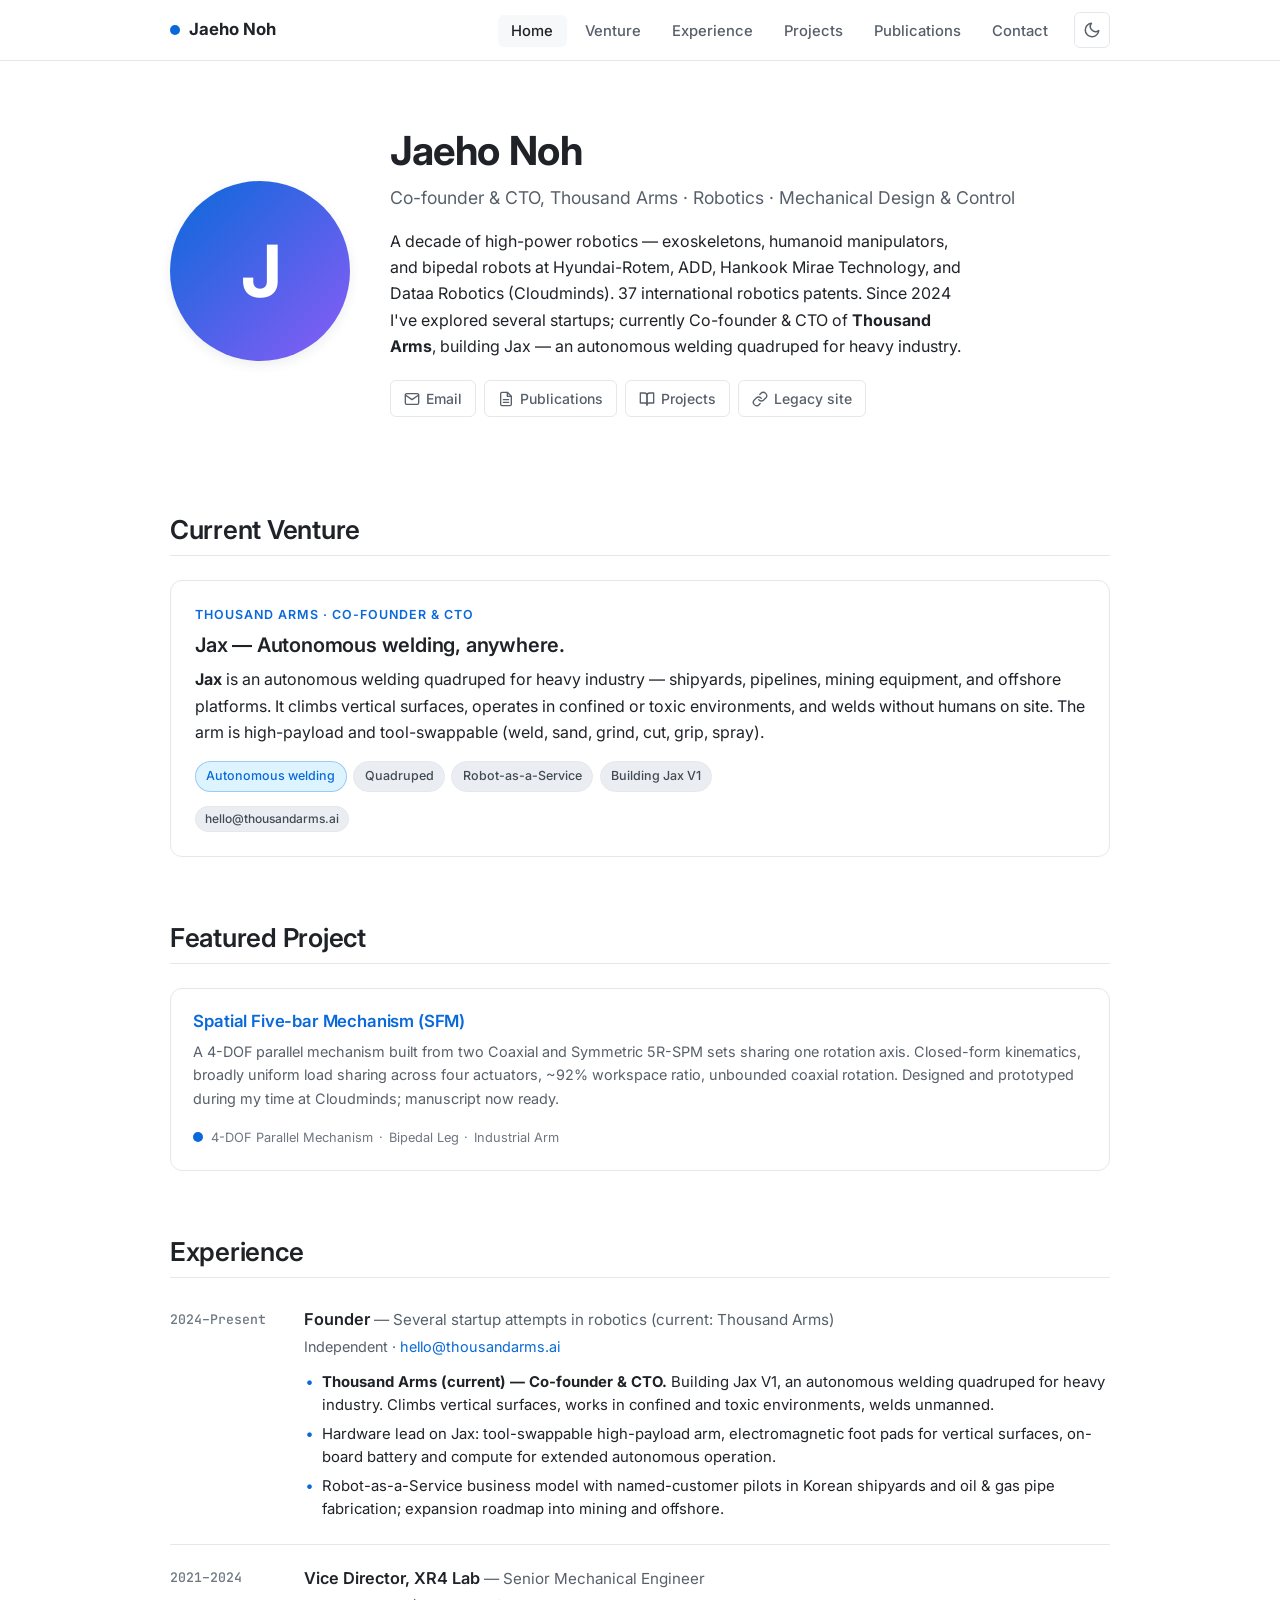
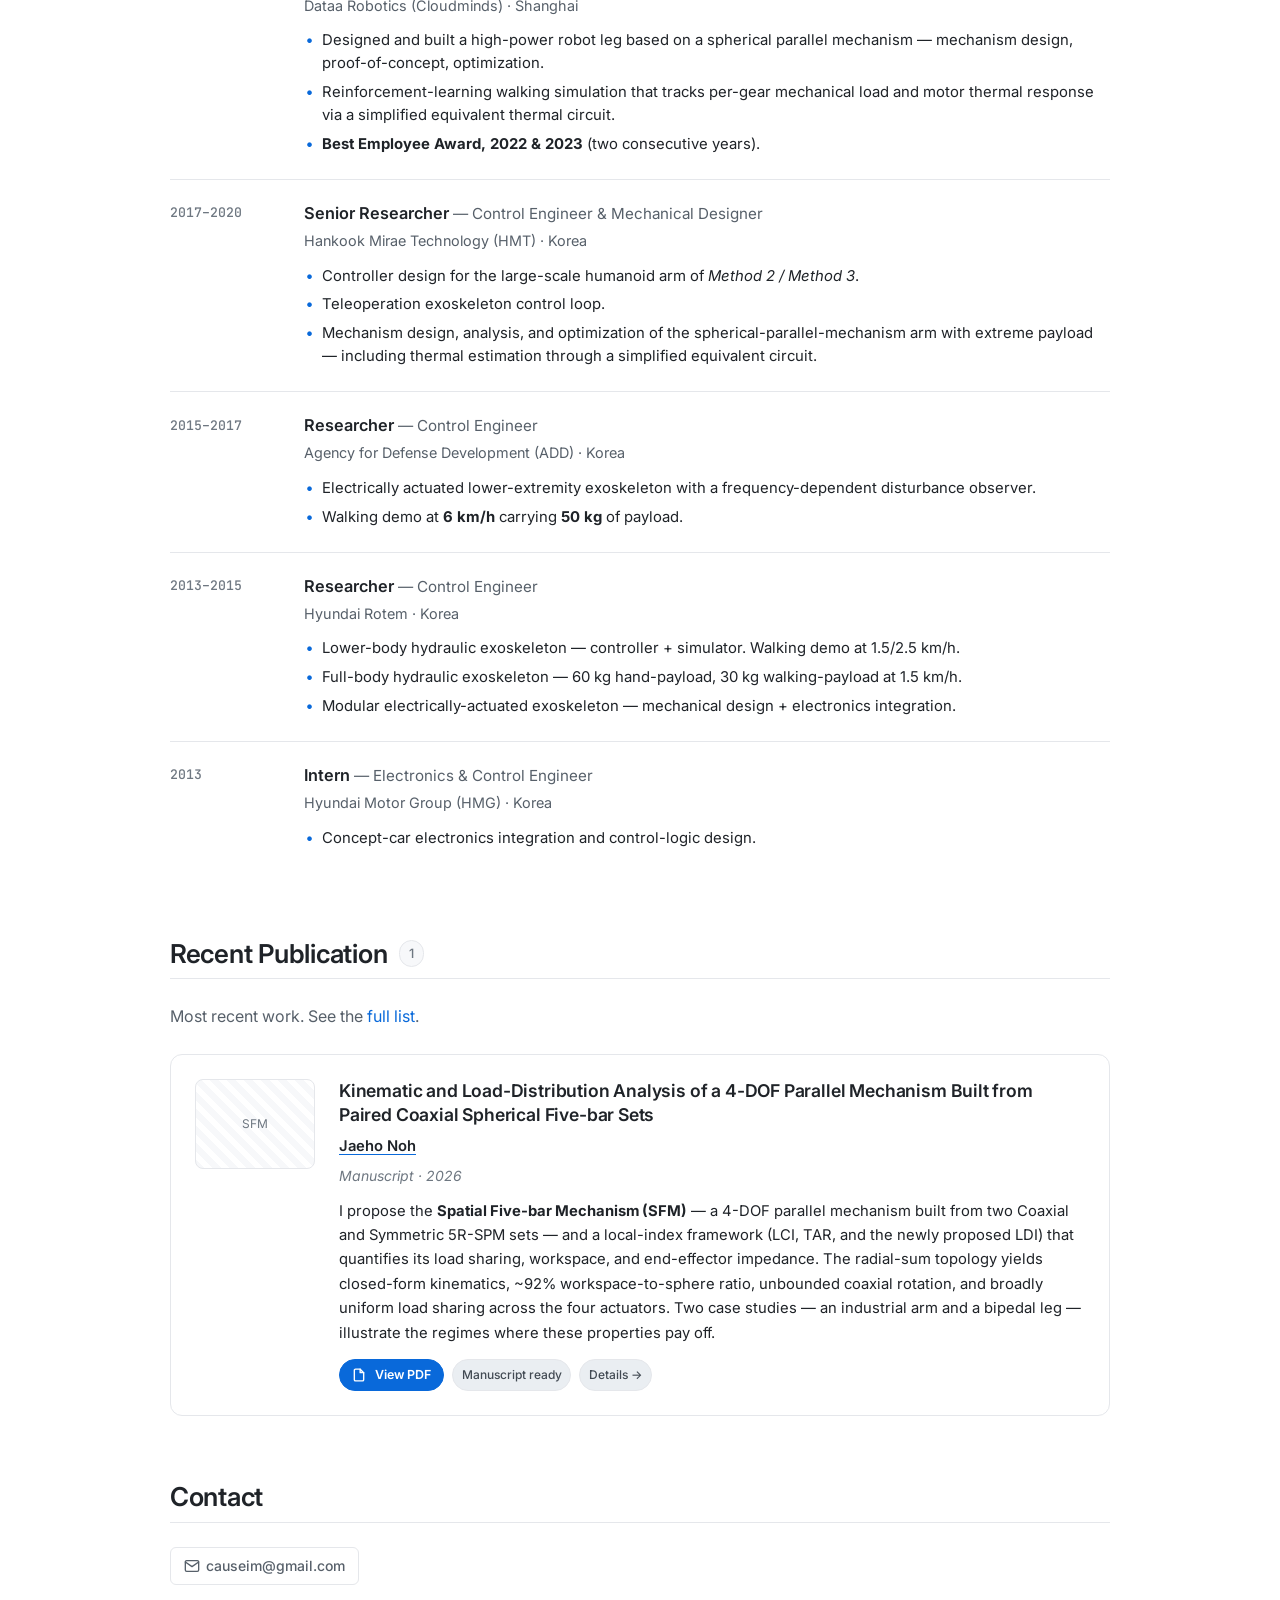
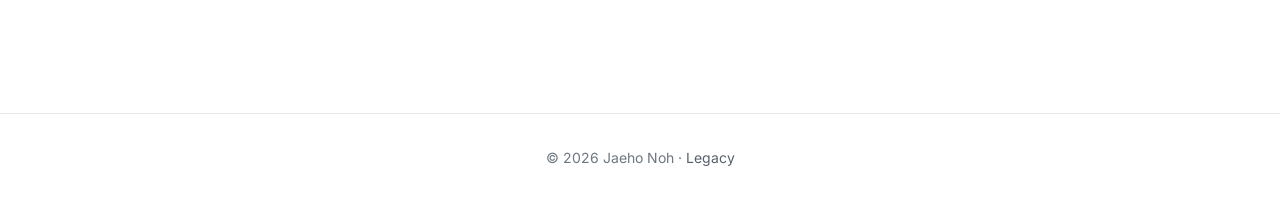
==== index.html @ cff48e63 "Add 'Best Employee Award 2022 & 2023' bullet under Cloudminds in Experience" ====
<!doctype html>
<html lang="ko">
<head>
  <meta charset="utf-8" />
  <meta name="viewport" content="width=device-width, initial-scale=1" />
  <title>Jaeho Noh — Robotics Research</title>
  <meta name="description" content="Jaeho Noh — Co-founder & CTO of Thousand Arms, building Jax: an autonomous welding quadruped for heavy industry. Spatial Five-bar Mechanism (SFM) research." />
  <link rel="preconnect" href="https://fonts.googleapis.com" />
  <link rel="preconnect" href="https://fonts.gstatic.com" crossorigin />
  <link href="https://fonts.googleapis.com/css2?family=Inter:wght@400;500;600;700&family=JetBrains+Mono:wght@400;500&display=swap" rel="stylesheet" />
  <link rel="stylesheet" href="assets/css/style.css" />
  <link rel="icon" href="data:image/svg+xml,%3Csvg xmlns='http://www.w3.org/2000/svg' viewBox='0 0 100 100'%3E%3Ccircle cx='50' cy='50' r='45' fill='%230969da'/%3E%3Ctext x='50' y='68' text-anchor='middle' font-size='55' font-family='sans-serif' font-weight='700' fill='white'%3EC%3C/text%3E%3C/svg%3E" />
  <!-- GoatCounter analytics — privacy-friendly, no cookies. Dashboard: https://causeim.goatcounter.com -->
  <script data-goatcounter="https://causeim.goatcounter.com/count" async src="//gc.zgo.at/count.js"></script>
</head>
<body>
  <header class="site-header">
    <nav class="nav" aria-label="Primary">
      <a href="index.html" class="nav-brand">
        <span class="nav-brand-dot" aria-hidden="true"></span>
        <span>Jaeho Noh</span>
      </a>
      <button class="nav-toggle" aria-label="Toggle navigation" aria-expanded="false">
        <svg width="20" height="20" viewBox="0 0 24 24" fill="none" stroke="currentColor" stroke-width="2"><line x1="3" y1="6" x2="21" y2="6"/><line x1="3" y1="12" x2="21" y2="12"/><line x1="3" y1="18" x2="21" y2="18"/></svg>
      </button>
      <ul class="nav-links" id="nav-links">
        <li><a href="index.html" class="active">Home</a></li>
        <li><a href="#venture">Venture</a></li>
        <li><a href="#experience">Experience</a></li>
        <li><a href="projects.html">Projects</a></li>
        <li><a href="publications.html">Publications</a></li>
        <li><a href="#contact">Contact</a></li>
        <li>
          <button class="theme-toggle" aria-label="Toggle theme">
            <svg class="icon-moon" viewBox="0 0 24 24" fill="none" stroke="currentColor" stroke-width="2" stroke-linecap="round" stroke-linejoin="round"><path d="M21 12.79A9 9 0 1 1 11.21 3 7 7 0 0 0 21 12.79z"/></svg>
            <svg class="icon-sun" viewBox="0 0 24 24" fill="none" stroke="currentColor" stroke-width="2" stroke-linecap="round" stroke-linejoin="round"><circle cx="12" cy="12" r="5"/><line x1="12" y1="1" x2="12" y2="3"/><line x1="12" y1="21" x2="12" y2="23"/><line x1="4.22" y1="4.22" x2="5.64" y2="5.64"/><line x1="18.36" y1="18.36" x2="19.78" y2="19.78"/><line x1="1" y1="12" x2="3" y2="12"/><line x1="21" y1="12" x2="23" y2="12"/><line x1="4.22" y1="19.78" x2="5.64" y2="18.36"/><line x1="18.36" y1="5.64" x2="19.78" y2="4.22"/></svg>
          </button>
        </li>
      </ul>
    </nav>
  </header>

  <main>
    <!-- Hero / About -->
    <section class="hero" id="about">
      <div class="hero-avatar" aria-hidden="true">J</div>
      <div>
        <h1>Jaeho Noh</h1>
        <p class="hero-role">Co-founder &amp; CTO, Thousand Arms &middot; Robotics &middot; <span class="text-muted">Mechanical Design &amp; Control</span></p>
        <p class="hero-bio">
          A decade of high-power robotics — exoskeletons, humanoid manipulators, and bipedal robots
          at Hyundai-Rotem, ADD, Hankook Mirae Technology, and Dataa Robotics (Cloudminds). 37
          international robotics patents. Since 2024 I've explored several startups; currently
          Co-founder &amp; CTO of <strong>Thousand Arms</strong>, building Jax — an autonomous
          welding quadruped for heavy industry.
        </p>
        <div class="hero-links">
          <a class="icon-link" href="mailto:causeim@gmail.com">
            <svg viewBox="0 0 24 24" fill="none" stroke="currentColor" stroke-width="2" stroke-linecap="round" stroke-linejoin="round"><path d="M4 4h16c1.1 0 2 .9 2 2v12c0 1.1-.9 2-2 2H4c-1.1 0-2-.9-2-2V6c0-1.1.9-2 2-2z"/><polyline points="22,6 12,13 2,6"/></svg>
            Email
          </a>
          <a class="icon-link" href="publications.html">
            <svg viewBox="0 0 24 24" fill="none" stroke="currentColor" stroke-width="2" stroke-linecap="round" stroke-linejoin="round"><path d="M14 2H6a2 2 0 0 0-2 2v16a2 2 0 0 0 2 2h12a2 2 0 0 0 2-2V8z"/><polyline points="14 2 14 8 20 8"/><line x1="16" y1="13" x2="8" y2="13"/><line x1="16" y1="17" x2="8" y2="17"/></svg>
            Publications
          </a>
          <a class="icon-link" href="projects.html">
            <svg viewBox="0 0 24 24" fill="none" stroke="currentColor" stroke-width="2" stroke-linecap="round" stroke-linejoin="round"><path d="M2 3h6a4 4 0 0 1 4 4v14a3 3 0 0 0-3-3H2z"/><path d="M22 3h-6a4 4 0 0 0-4 4v14a3 3 0 0 1 3-3h7z"/></svg>
            Projects
          </a>
          <a class="icon-link" href="https://sites.google.com/view/causeim" target="_blank" rel="noopener">
            <svg viewBox="0 0 24 24" fill="none" stroke="currentColor" stroke-width="2" stroke-linecap="round" stroke-linejoin="round"><path d="M10 13a5 5 0 0 0 7.54.54l3-3a5 5 0 0 0-7.07-7.07l-1.72 1.71"/><path d="M14 11a5 5 0 0 0-7.54-.54l-3 3a5 5 0 0 0 7.07 7.07l1.71-1.71"/></svg>
            Legacy site
          </a>
        </div>
      </div>
    </section>

    <!-- Current Venture -->
    <section id="venture">
      <div class="section-title">
        <h2>Current Venture</h2>
      </div>
      <article class="card">
        <div class="eyebrow" style="font-size: 0.78rem; color: var(--accent); font-weight: 600; letter-spacing: 0.08em; text-transform: uppercase; margin-bottom: 0.4rem;">
          Thousand Arms &middot; Co-founder &amp; CTO
        </div>
        <h3 style="margin-top: 0; margin-bottom: 0.5rem;">Jax — Autonomous welding, anywhere.</h3>
        <p>
          <strong>Jax</strong> is an autonomous welding quadruped for heavy industry — shipyards,
          pipelines, mining equipment, and offshore platforms. It climbs vertical surfaces,
          operates in confined or toxic environments, and welds without humans on site. The arm
          is high-payload and tool-swappable (weld, sand, grind, cut, grip, spray).
        </p>
        <div class="badges" style="margin-top: 0.8rem;">
          <span class="badge accent">Autonomous welding</span>
          <span class="badge">Quadruped</span>
          <span class="badge">Robot-as-a-Service</span>
          <span class="badge">Building Jax V1</span>
        </div>
        <div class="pub-actions" style="margin-top: 0.85rem;">
          <a href="mailto:hello@thousandarms.ai" class="pub-tag">hello@thousandarms.ai</a>
        </div>
      </article>
    </section>

    <!-- Featured Project -->
    <section id="featured">
      <div class="section-title">
        <h2>Featured Project</h2>
      </div>
      <a href="projects.html" class="project-card" style="display:block;">
        <h3>Spatial Five-bar Mechanism (SFM)</h3>
        <p>
          A 4-DOF parallel mechanism built from two Coaxial and Symmetric 5R-SPM sets sharing one
          rotation axis. Closed-form kinematics, broadly uniform load sharing across four
          actuators, ~92% workspace ratio, unbounded coaxial rotation. Designed and prototyped
          during my time at Cloudminds; manuscript now ready.
        </p>
        <div class="project-meta">
          <span class="dot-lang" aria-hidden="true"></span>
          <span>4-DOF Parallel Mechanism</span>
          <span>&middot;</span>
          <span>Bipedal Leg</span>
          <span>&middot;</span>
          <span>Industrial Arm</span>
        </div>
      </a>
    </section>

    <!-- Experience -->
    <section id="experience">
      <div class="section-title">
        <h2>Experience</h2>
      </div>

      <ol class="timeline">
        <li class="timeline-item">
          <div class="timeline-year">2024&ndash;Present</div>
          <div class="timeline-body">
            <div class="timeline-title">Founder <span class="timeline-role">— Several startup attempts in robotics (current: Thousand Arms)</span></div>
            <div class="timeline-org">Independent &middot; <a href="mailto:hello@thousandarms.ai">hello@thousandarms.ai</a></div>
            <ul class="timeline-bullets">
              <li><strong>Thousand Arms (current) — Co-founder &amp; CTO.</strong> Building Jax V1, an autonomous welding quadruped for heavy industry. Climbs vertical surfaces, works in confined and toxic environments, welds unmanned.</li>
              <li>Hardware lead on Jax: tool-swappable high-payload arm, electromagnetic foot pads for vertical surfaces, on-board battery and compute for extended autonomous operation.</li>
              <li>Robot-as-a-Service business model with named-customer pilots in Korean shipyards and oil &amp; gas pipe fabrication; expansion roadmap into mining and offshore.</li>
            </ul>
          </div>
        </li>

        <li class="timeline-item">
          <div class="timeline-year">2021&ndash;2024</div>
          <div class="timeline-body">
            <div class="timeline-title">Vice Director, XR4 Lab <span class="timeline-role">— Senior Mechanical Engineer</span></div>
            <div class="timeline-org">Dataa Robotics (Cloudminds) &middot; Shanghai</div>
            <ul class="timeline-bullets">
              <li>Designed and built a high-power robot leg based on a spherical parallel mechanism — mechanism design, proof-of-concept, optimization.</li>
              <li>Reinforcement-learning walking simulation that tracks per-gear mechanical load and motor thermal response via a simplified equivalent thermal circuit.</li>
              <li><strong>Best Employee Award, 2022 &amp; 2023</strong> (two consecutive years).</li>
            </ul>
          </div>
        </li>

        <li class="timeline-item">
          <div class="timeline-year">2017&ndash;2020</div>
          <div class="timeline-body">
            <div class="timeline-title">Senior Researcher <span class="timeline-role">— Control Engineer &amp; Mechanical Designer</span></div>
            <div class="timeline-org">Hankook Mirae Technology (HMT) &middot; Korea</div>
            <ul class="timeline-bullets">
              <li>Controller design for the large-scale humanoid arm of <em>Method 2 / Method 3</em>.</li>
              <li>Teleoperation exoskeleton control loop.</li>
              <li>Mechanism design, analysis, and optimization of the spherical-parallel-mechanism arm with extreme payload — including thermal estimation through a simplified equivalent circuit.</li>
            </ul>
          </div>
        </li>

        <li class="timeline-item">
          <div class="timeline-year">2015&ndash;2017</div>
          <div class="timeline-body">
            <div class="timeline-title">Researcher <span class="timeline-role">— Control Engineer</span></div>
            <div class="timeline-org">Agency for Defense Development (ADD) &middot; Korea</div>
            <ul class="timeline-bullets">
              <li>Electrically actuated lower-extremity exoskeleton with a frequency-dependent disturbance observer.</li>
              <li>Walking demo at <strong>6 km/h</strong> carrying <strong>50 kg</strong> of payload.</li>
            </ul>
          </div>
        </li>

        <li class="timeline-item">
          <div class="timeline-year">2013&ndash;2015</div>
          <div class="timeline-body">
            <div class="timeline-title">Researcher <span class="timeline-role">— Control Engineer</span></div>
            <div class="timeline-org">Hyundai Rotem &middot; Korea</div>
            <ul class="timeline-bullets">
              <li>Lower-body hydraulic exoskeleton — controller + simulator. Walking demo at 1.5/2.5 km/h.</li>
              <li>Full-body hydraulic exoskeleton — 60 kg hand-payload, 30 kg walking-payload at 1.5 km/h.</li>
              <li>Modular electrically-actuated exoskeleton — mechanical design + electronics integration.</li>
            </ul>
          </div>
        </li>

        <li class="timeline-item">
          <div class="timeline-year">2013</div>
          <div class="timeline-body">
            <div class="timeline-title">Intern <span class="timeline-role">— Electronics &amp; Control Engineer</span></div>
            <div class="timeline-org">Hyundai Motor Group (HMG) &middot; Korea</div>
            <ul class="timeline-bullets">
              <li>Concept-car electronics integration and control-logic design.</li>
            </ul>
          </div>
        </li>
      </ol>
    </section>

    <!-- Recent / Selected Publications -->
    <section id="recent-pubs">
      <div class="section-title">
        <h2>Recent Publication</h2>
        <span class="count">1</span>
      </div>
      <p class="section-lead">Most recent work. See the <a href="publications.html">full list</a>.</p>
      <article class="card pub">
        <a href="assets/papers/noh2026-sfm.pdf" target="_blank" rel="noopener" aria-label="Open PDF in new tab">
          <div class="pub-thumb placeholder" aria-hidden="true">SFM</div>
        </a>
        <div class="pub-body">
          <h3><a href="assets/papers/noh2026-sfm.pdf" target="_blank" rel="noopener">Kinematic and Load-Distribution Analysis of a 4-DOF Parallel Mechanism Built from Paired Coaxial Spherical Five-bar Sets</a></h3>
          <p class="pub-authors"><span class="me">Jaeho Noh</span></p>
          <p class="pub-venue">Manuscript &middot; 2026</p>
          <p class="pub-abstract">
            I propose the <strong>Spatial Five-bar Mechanism (SFM)</strong> — a 4-DOF parallel
            mechanism built from two Coaxial and Symmetric 5R-SPM sets — and a local-index
            framework (LCI, TAR, and the newly proposed LDI) that quantifies its load sharing,
            workspace, and end-effector impedance. The radial-sum topology yields closed-form
            kinematics, ~92% workspace-to-sphere ratio, unbounded coaxial rotation, and broadly
            uniform load sharing across the four actuators. Two case studies — an industrial arm
            and a bipedal leg — illustrate the regimes where these properties pay off.
          </p>
          <div class="pub-actions">
            <a href="assets/papers/noh2026-sfm.pdf" target="_blank" rel="noopener" class="pub-tag pub-tag-primary">
              <svg width="14" height="14" viewBox="0 0 24 24" fill="none" stroke="currentColor" stroke-width="2.4" stroke-linecap="round" stroke-linejoin="round" style="vertical-align:-2px;margin-right:0.25rem"><path d="M14 2H6a2 2 0 0 0-2 2v16a2 2 0 0 0 2 2h12a2 2 0 0 0 2-2V8z"/><polyline points="14 2 14 8 20 8"/></svg>
              View PDF
            </a>
            <span class="pub-tag">Manuscript ready</span>
            <a href="publications.html" class="pub-tag">Details &rarr;</a>
          </div>
        </div>
      </article>
    </section>

    <!-- Contact -->
    <section id="contact">
      <div class="section-title">
        <h2>Contact</h2>
      </div>
      <div class="hero-links">
        <a class="icon-link" href="mailto:causeim@gmail.com">
          <svg viewBox="0 0 24 24" fill="none" stroke="currentColor" stroke-width="2" stroke-linecap="round" stroke-linejoin="round"><path d="M4 4h16c1.1 0 2 .9 2 2v12c0 1.1-.9 2-2 2H4c-1.1 0-2-.9-2-2V6c0-1.1.9-2 2-2z"/><polyline points="22,6 12,13 2,6"/></svg>
          causeim@gmail.com
        </a>
      </div>
    </section>
  </main>

  <footer class="site-footer">
    <p>&copy; <span id="year">2026</span> Jaeho Noh &middot; <a href="https://sites.google.com/view/causeim" target="_blank" rel="noopener">Legacy
---- assets/css/style.css ----
/* ============================================================
   CauseIM — Academic Portfolio
   Inspired by al-folio / academicpages
   ============================================================ */

:root {
  --font-sans: "Inter", -apple-system, BlinkMacSystemFont, "Segoe UI",
    "Noto Sans KR", Roboto, Helvetica, Arial, sans-serif;
  --font-serif: "Source Serif Pro", "Noto Serif KR", Georgia, "Times New Roman",
    serif;
  --font-mono: "JetBrains Mono", "SF Mono", Menlo, Consolas, monospace;

  /* Light theme */
  --bg: #ffffff;
  --bg-alt: #f7f8fa;
  --bg-code: #f4f4f6;
  --border: #e5e7eb;
  --text: #1f2328;
  --text-muted: #57606a;
  --text-subtle: #6e7781;
  --accent: #0969da;
  --accent-hover: #0550ae;
  --accent-soft: #ddf4ff;
  --tag-bg: #eaeef2;
  --tag-text: #424a53;
  --success: #1a7f37;
  --shadow-sm: 0 1px 2px rgba(31, 35, 40, 0.04);
  --shadow-md: 0 4px 12px rgba(31, 35, 40, 0.08);
  --radius: 8px;
  --radius-lg: 12px;
  --max-width: 980px;
}

[data-theme="dark"] {
  --bg: #0d1117;
  --bg-alt: #161b22;
  --bg-code: #161b22;
  --border: #30363d;
  --text: #e6edf3;
  --text-muted: #9198a1;
  --text-subtle: #7d8590;
  --accent: #4493f8;
  --accent-hover: #79b8ff;
  --accent-soft: #0c2d6b;
  --tag-bg: #21262d;
  --tag-text: #c9d1d9;
  --success: #3fb950;
  --shadow-sm: 0 1px 2px rgba(1, 4, 9, 0.3);
  --shadow-md: 0 4px 12px rgba(1, 4, 9, 0.5);
}

/* ---------- Reset ---------- */
*,
*::before,
*::after {
  box-sizing: border-box;
}

html {
  scroll-behavior: smooth;
  -webkit-text-size-adjust: 100%;
}

body {
  margin: 0;
  font-family: var(--font-sans);
  background: var(--bg);
  color: var(--text);
  line-height: 1.65;
  font-size: 16px;
  -webkit-font-smoothing: antialiased;
  -moz-osx-font-smoothing: grayscale;
  transition: background-color 0.2s ease, color 0.2s ease;
}

img {
  max-width: 100%;
  height: auto;
  display: block;
}

a {
  color: var(--accent);
  text-decoration: none;
  transition: color 0.15s ease;
}

a:hover {
  color: var(--accent-hover);
  text-decoration: underline;
}

h1, h2, h3, h4 {
  font-family: var(--font-sans);
  font-weight: 600;
  line-height: 1.3;
  margin: 0 0 0.6em;
  letter-spacing: -0.01em;
}

h1 { font-size: 2.25rem; }
h2 { font-size: 1.625rem; }
h3 { font-size: 1.25rem; }
h4 { font-size: 1.05rem; }

p { margin: 0 0 1em; }

code {
  font-family: var(--font-mono);
  font-size: 0.9em;
  background: var(--bg-code);
  padding: 0.1em 0.35em;
  border-radius: 4px;
  border: 1px solid var(--border);
}

pre {
  background: var(--bg-code);
  border: 1px solid var(--border);
  border-radius: var(--radius);
  padding: 1em 1.25em;
  overflow-x: auto;
  font-family: var(--font-mono);
  font-size: 0.875rem;
  line-height: 1.55;
}

pre code {
  background: transparent;
  border: none;
  padding: 0;
  font-size: inherit;
}

hr {
  border: none;
  border-top: 1px solid var(--border);
  margin: 2.5rem 0;
}

/* ---------- Header ---------- */
.site-header {
  position: sticky;
  top: 0;
  z-index: 50;
  background: color-mix(in srgb, var(--bg) 92%, transparent);
  backdrop-filter: saturate(180%) blur(10px);
  -webkit-backdrop-filter: saturate(180%) blur(10px);
  border-bottom: 1px solid var(--border);
}

.nav {
  max-width: var(--max-width);
  margin: 0 auto;
  padding: 0 1.25rem;
  display: flex;
  align-items: center;
  justify-content: space-between;
  height: 60px;
}

.nav-brand {
  font-weight: 700;
  font-size: 1.05rem;
  color: var(--text);
  display: flex;
  align-items: center;
  gap: 0.55rem;
}

.nav-brand:hover {
  color: var(--text);
  text-decoration: none;
}

.nav-brand-dot {
  width: 10px;
  height: 10px;
  border-radius: 50%;
  background: var(--accent);
  display: inline-block;
}

.nav-links {
  display: flex;
  gap: 0.25rem;
  align-items: center;
  list-style: none;
  margin: 0;
  padding: 0;
}

.nav-links a {
  color: var(--text-muted);
  padding: 0.45rem 0.85rem;
  border-radius: 6px;
  font-size: 0.925rem;
  font-weight: 500;
  transition: all 0.15s ease;
}

.nav-links a:hover {
  color: var(--text);
  background: var(--bg-alt);
  text-decoration: none;
}

.nav-links a.active {
  color: var(--text);
  background: var(--bg-alt);
}

.theme-toggle {
  background: none;
  border: 1px solid var(--border);
  color: var(--text-muted);
  width: 36px;
  height: 36px;
  border-radius: 6px;
  cursor: pointer;
  display: inline-flex;
  align-items: center;
  justify-content: center;
  margin-left: 0.5rem;
  transition: all 0.15s ease;
}

.theme-toggle:hover {
  color: var(--text);
  background: var(--bg-alt);
  border-color: var(--text-subtle);
}

.theme-toggle svg {
  width: 18px;
  height: 18px;
}

[data-theme="dark"] .theme-toggle .icon-sun { display: block; }
[data-theme="dark"] .theme-toggle .icon-moon { display: none; }
.theme-toggle .icon-sun { display: none; }
.theme-toggle .icon-moon { display: block; }

.nav-toggle {
  display: none;
  background: none;
  border: 1px solid var(--border);
  border-radius: 6px;
  width: 36px;
  height: 36px;
  cursor: pointer;
  color: var(--text);
}

/* ---------- Layout ---------- */
main {
  max-width: var(--max-width);
  margin: 0 auto;
  padding: 3rem 1.25rem 4rem;
}

section + section {
  margin-top: 4rem;
}

/* ---------- Hero ---------- */
.hero {
  display: grid;
  grid-template-columns: 180px 1fr;
  gap: 2.5rem;
  align-items: center;
  padding: 1rem 0 2rem;
}

.hero-avatar {
  width: 180px;
  height: 180px;
  border-radius: 50%;
  background: linear-gradient(135deg, var(--accent), #8b5cf6);
  display: flex;
  align-items: center;
  justify-content: center;
  color: white;
  font-size: 4.5rem;
  font-weight: 700;
  box-shadow: var(--shadow-md);
  overflow: hidden;
  letter-spacing: -0.04em;
}

.hero-avatar img {
  width: 100%;
  height: 100%;
  object-fit: cover;
}

.hero h1 {
  margin: 0 0 0.35rem;
  font-size: 2.5rem;
  font-weight: 700;
}

.hero-role {
  color: var(--text-muted);
  font-size: 1.1rem;
  margin: 0 0 1rem;
}

.hero-bio {
  color: var(--text);
  font-size: 1rem;
  margin: 0 0 1.25rem;
  max-width: 58ch;
}

.hero-links {
  display: flex;
  flex-wrap: wrap;
  gap: 0.5rem;
}

.icon-link {
  display: inline-flex;
  align-items: center;
  gap: 0.4rem;
  padding: 0.4rem 0.8rem;
  border: 1px solid var(--border);
  border-radius: 6px;
  color: var(--text-muted);
  background: var(--bg);
  font-size: 0.875rem;
  font-weight: 500;
  transition: all 0.15s ease;
}

.icon-link:hover {
  color: var(--text);
  border-color: var(--text-subtle);
  background: var(--bg-alt);
  text-decoration: none;
}

.icon-link svg {
  width: 16px;
  height: 16px;
}

/* ---------- Section heads ---------- */
.section-title {
  display: flex;
  align-items: center;
  gap: 0.75rem;
  padding-bottom: 0.5rem;
  border-bottom: 1px solid var(--border);
  margin-bottom: 1.5rem;
}

.section-title h2 {
  margin: 0;
}

.section-title .count {
  font-size: 0.8rem;
  color: var(--text-subtle);
  background: var(--bg-alt);
  padding: 0.15rem 0.55rem;
  border-radius: 20px;
  border: 1px solid var(--border);
  font-weight: 500;
}

.section-lead {
  color: var(--text-muted);
  margin-bottom: 1.5rem;
  max-width: 65ch;
}

/* ---------- Card (generic) ---------- */
.card {
  background: var(--bg);
  border: 1px solid var(--border);
  border-radius: var(--radius-lg);
  padding: 1.5rem;
  transition: border-color 0.15s ease, box-shadow 0.15s ease,
    transform 0.15s ease;
}

.card:hover {
  border-color: var(--text-subtle);
  box-shadow: var(--shadow-md);
}

.card + .card {
  margin-top: 1rem;
}

/* ---------- Publications ---------- */
.pub {
  display: grid;
  grid-template-columns: 120px 1fr;
  gap: 1.5rem;
  align-items: start;
}

.pub-thumb {
  aspect-ratio: 4 / 3;
  background: var(--bg-alt);
  border: 1px solid var(--border);
  border-radius: var(--radius);
  display: flex;
  align-items: center;
  justify-content: center;
  color: var(--text-subtle);
  font-size: 0.75rem;
  text-align: center;
  padding: 0.5rem;
  overflow: hidden;
}

.pub-thumb.placeholder {
  background-image: repeating-linear-gradient(
    45deg,
    var(--bg-alt),
    var(--bg-alt) 6px,
    var(--bg) 6px,
    var(--bg) 12px
  );
}

.pub-body h3 {
  margin: 0 0 0.35rem;
  font-size: 1.1rem;
  line-height: 1.4;
}

.pub-authors {
  color: var(--text-muted);
  font-size: 0.925rem;
  margin: 0 0 0.35rem;
}

.pub-authors .me {
  color: var(--text);
  font-weight: 600;
  text-decoration: underline;
  text-decoration-color: var(--accent);
  text-underline-offset: 3px;
}

.pub-venue {
  font-size: 0.875rem;
  color: var(--text-subtle);
  font-style: italic;
  margin: 0 0 0.75rem;
}

.pub-abstract {
  font-size: 0.925rem;
  color: var(--text);
  margin: 0.5rem 0 0.85rem;
}

.pub-actions {
  display: flex;
  flex-wrap: wrap;
  gap: 0.5rem;
  margin-top: 0.5rem;
}

.pub-tag {
  display: inline-flex;
  align-items: center;
  gap: 0.3rem;
  padding: 0.15rem 0.55rem;
  font-size: 0.75rem;
  font-weight: 500;
  border-radius: 20px;
  background: var(--tag-bg);
  color: var(--tag-text);
  border: 1px solid var(--border);
}

.pub-tag.in-progress {
  background: var(--accent-soft);
  color: var(--accent);
  border-color: color-mix(in srgb, var(--accent) 30%, transparent);
}

/* Primary action button — used for "View PDF" */
.pub-tag.pub-tag-primary {
  background: var(--accent);
  color: #fff;
  border-color: var(--accent);
  font-weight: 600;
  padding: 0.3rem 0.75rem;
  font-size: 0.78rem;
}

.pub-tag.pub-tag-primary:hover {
  background: var(--accent-hover);
  border-color: var(--accent-hover);
  color: #fff;
  text-decoration: none;
}

/* Clickable pub-thumb */
.pub > a > .pub-thumb {
  cursor: pointer;
  transition: transform 0.15s ease, border-color 0.15s ease;
}

.pub > a:hover > .pub-thumb {
  transform: scale(1.02);
  border-color: var(--accent);
}

/* Title as link — keep heading look, hover hint only */
.pub-body h3 a {
  color: var(--text);
  text-decoration: none;
  background-image: linear-gradient(var(--accent), var(--accent));
  background-size: 0% 1.5px;
  background-position: 0 100%;
  background-repeat: no-repeat;
  transition: background-size 0.2s ease, color 0.15s ease;
  padding-bottom: 1px;
}

.pub-body h3 a:hover {
  color: var(--accent);
  background-size: 100% 1.5px;
  text-decoration: none;
}

/* ---------- Projects ---------- */
.project-grid {
  display: grid;
  grid-template-columns: repeat(auto-fit, minmax(280px, 1fr));
  gap: 1.25rem;
}

.project-card {
  display: flex;
  flex-direction: column;
  padding: 1.4rem;
  background: var(--bg);
  border: 1px solid var(--border);
  border-radius: var(--radius-lg);
  transition: all 0.15s ease;
  text-decoration: none;
  color: inherit;
}

.project-card:hover {
  border-color: var(--text-subtle);
  box-shadow: var(--shadow-md);
  transform: translateY(-2px);
  text-decoration: none;
}

.project-card h3 {
  margin: 0 0 0.4rem;
  color: var(--accent);
  font-size: 1.05rem;
}

.project-card p {
  color: var(--text-muted);
  font-size: 0.9rem;
  margin: 0 0 1rem;
  flex-grow: 1;
}

.project-meta {
  display: flex;
  flex-wrap: wrap;
  gap: 0.35rem;
  align-items: center;
  font-size: 0.8rem;
  color: var(--text-subtle);
}

.project-meta .dot-lang {
  width: 10px;
  height: 10px;
  border-radius: 50%;
  background: var(--accent);
  display: inline-block;
  margin-right: 0.15rem;
}

/* ---------- Project detail ---------- */
.project-header {
  margin-bottom: 2rem;
}

.project-header .eyebrow {
  font-size: 0.8rem;
  color: var(--accent);
  font-weight: 600;
  letter-spacing: 0.08em;
  text-transform: uppercase;
  margin-bottom: 0.5rem;
}

.project-header h1 {
  font-size: 2.5rem;
  margin: 0 0 0.75rem;
}

.project-header .subtitle {
  color: var(--text-muted);
  font-size: 1.15rem;
  margin: 0 0 1.25rem;
  max-width: 62ch;
}

.badges {
  display: flex;
  flex-wrap: wrap;
  gap: 0.4rem;
}

.badge {
  display: inline-flex;
  align-items: center;
  padding: 0.25rem 0.65rem;
  font-size: 0.78rem;
  font-weight: 500;
  border-radius: 20px;
  background: var(--tag-bg);
  color: var(--tag-text);
  border: 1px solid var(--border);
}

.badge.accent {
  background: var(--accent-soft);
  color: var(--accent);
  border-color: color-mix(in srgb, var(--accent) 30%, transparent);
}

/* Key-value grid for specs */
.specs {
  display: grid;
  grid-template-columns: repeat(auto-fit, minmax(200px, 1fr));
  gap: 0.75rem;
  margin: 1.5rem 0;
}

.spec {
  padding: 1rem 1.1rem;
  background: var(--bg-alt);
  border: 1px solid var(--border);
  border-radius: var(--radius);
}

.spec-label {
  font-size: 0.78rem;
  color: var(--text-subtle);
  text-transform: uppercase;
  letter-spacing: 0.06em;
  margin-bottom: 0.3rem;
}

.spec-value {
  font-size: 1.15rem;
  font-weight: 600;
  color: var(--text);
}

/* callouts */
.callout {
  padding: 1rem 1.25rem;
  border-left: 3px solid var(--accent);
  background: var(--bg-alt);
  border-radius: 0 var(--radius) var(--radius) 0;
  margin: 1.25rem 0;
}

.callout p:last-child { margin-bottom: 0; }

/* figure */
.figure {
  margin: 1.5rem 0;
}

.figure-img {
  width: 100%;
  aspect-ratio: 16 / 9;
  background: var(--bg-alt);
  border: 1px solid var(--border);
  border-radius: var(--radius);
  display: flex;
  align-items: center;
  justify-content: center;
  color: var(--text-subtle);
  overflow: hidden;
}

.figure-img img {
  width: 100%;
  height: 100%;
  object-fit: cover;
}

.figure figcaption {
  font-size: 0.875rem;
  color: var(--text-subtle);
  text-align: center;
  margin-top: 0.6rem;
  font-style: italic;
}

/* ---------- Timeline (Experience) ---------- */
.timeline {
  list-style: none;
  margin: 0;
  padding: 0;
}

.timeline-item {
  display: grid;
  grid-template-columns: 110px 1fr;
  gap: 1.5rem;
  padding: 1.25rem 0;
  border-top: 1px solid var(--border);
  position: relative;
}

.timeline-item:first-child {
  border-top: none;
  padding-top: 0.25rem;
}

.timeline-year {
  font-family: var(--font-mono);
  font-size: 0.825rem;
  color: var(--text-subtle);
  font-weight: 500;
  padding-top: 0.15rem;
  letter-spacing: 0;
}

.timeline-title {
  font-weight: 600;
  font-size: 1.02rem;
  color: var(--text);
  margin-bottom: 0.15rem;
}

.timeline-role {
  font-weight: 400;
  color: var(--text-muted);
  font-size: 0.95rem;
}

.timeline-org {
  color: var(--text-muted);
  font-size: 0.9rem;
  margin-bottom: 0.55rem;
}

.timeline-bullets {
  list-style: none;
  padding: 0;
  margin: 0.4rem 0 0;
}

.timeline-bullets li {
  position: relative;
  padding: 0.18rem 0 0.18rem 1.1rem;
  color: var(--text);
  font-size: 0.93rem;
  line-height: 1.55;
}

.timeline-bullets li::before {
  content: "•";
  position: absolute;
  left: 0.15rem;
  top: 0.18rem;
  color: var(--accent);
  font-weight: bold;
}

@media (max-width: 600px) {
  .timeline-item {
    grid-template-columns: 1fr;
    gap: 0.4rem;
  }
  .timeline-year { padding-top: 0; }
}

/* ---------- Video grid (YouTube link-outs) ---------- */
.video-grid {
  display: grid;
  grid-template-columns: repeat(auto-fill, minmax(220px, 1fr));
  gap: 0.75rem;
  margin: 1rem 0;
}

.video-card {
  display: block;
  text-decoration: none;
  color: inherit;
  border-radius: var(--radius);
  overflow: hidden;
  background: #000;
  border: 1px solid var(--border);
  transition: transform 0.15s ease, border-color 0.15s ease, box-shadow 0.15s ease;
}

.video-card:hover {
  transform: translateY(-2px);
  border-color: var(--text-subtle);
  box-shadow: var(--shadow-md);
  text-decoration: none;
}

.video-thumb {
  position: relative;
  aspect-ratio: 16 / 9;
  background: #000;
  display: flex;
  align-items: center;
  justify-content: center;
}

.video-thumb img {
  width: 100%;
  height: 100%;
  object-fit: cover;
  display: block;
}

.video-thumb .play-icon {
  position: absolute;
  top: 50%;
  left: 50%;
  transform: translate(-50%, -50%);
  width: 52px;
  height: 52px;
  border-radius: 50%;
  background: rgba(0, 0, 0, 0.65);
  color: #fff;
  display: flex;
  align-items: center;
  justify-content: center;
  font-size: 1.25rem;
  padding-left: 4px; /* visually center the triangle */
  pointer-events: none;
  transition: background 0.15s ease, transform 0.15s ease;
}

.video-card:hover .video-thumb .play-icon {
  background: var(--accent);
  transform: translate(-50%, -50%) scale(1.08);
}

.video-tag {
  position: absolute;
  top: 0.5rem;
  left: 0.5rem;
  padding: 0.15rem 0.5rem;
  background: rgba(0, 0, 0, 0.7);
  color: #fff;
  font-size: 0.7rem;
  font-weight: 600;
  letter-spacing: 0.04em;
  text-transform: uppercase;
  border-radius: 4px;
  pointer-events: none;
}

/* ---------- Patents list ---------- */
#patents details {
  border: 1px solid var(--border);
  border-radius: var(--radius);
  padding: 0.75rem 1rem;
  margin-top: 0.6rem;
  background: var(--bg);
  transition: border-color 0.15s ease;
}

#patents details[open] {
  border-color: var(--text-subtle);
  background: var(--bg-alt);
}

#patents summary {
  cursor: pointer;
  font-size: 0.95rem;
  color: var(--text);
  list-style: none;
  padding: 0.2rem 0;
  user-select: none;
}

#patents summary::-webkit-details-marker { display: none; }

#patents summary::before {
  content: "▸";
  color: var(--accent);
  display: inline-block;
  width: 1.2em;
  transition: transform 0.15s ease;
}

#patents details[open] summary::before {
  content: "▾";
}

.patent-list {
  list-style: none;
  margin: 0.85rem 0 0.25rem;
  padding: 0;
  display: grid;
  grid-template-columns: repeat(auto-fill, minmax(260px, 1fr));
  gap: 0.4rem 1rem;
}

.patent-list li {
  font-family: var(--font-mono);
  font-size: 0.83rem;
  color: var(--text);
  padding: 0.2rem 0;
  line-height: 1.5;
}

.patent-list a {
  color: var(--accent);
  text-decoration: none;
}

.patent-list a:hover {
  text-decoration: underline;
}

.patent-status {
  display: inline-block;
  margin-left: 0.35rem;
  padding: 0.05rem 0.45rem;
  font-family: var(--font-sans);
  font-size: 0.65rem;
  font-weight: 700;
  letter-spacing: 0.06em;
  text-transform: uppercase;
  color: var(--success);
  background: color-mix(in srgb, var(--success) 14%, transparent);
  border: 1px solid color-mix(in srgb, var(--success) 35%, transparent);
  border-radius: 10px;
  vertical-align: middle;
  white-space: nowrap;
}

/* ---------- Photo figures (CAD renders, plots) ----------
   CAD renders use a black background. Wrap each image in a dark "mat" so
   the black edges of the render blend into the figure frame instead of
   fighting the light page background.
*/

.photo-grid {
  display: grid;
  grid-template-columns: repeat(auto-fit, minmax(260px, 1fr));
  gap: 1rem;
  margin: 1rem 0;
}

/* Real <img> inside .figure — sits on a dark mat */
.figure > img {
  display: block;
  width: 100%;
  height: auto;
  background: #000;           /* blends with CAD render black backgrounds */
  border-radius: var(--radius);
  border: 1px solid var(--border);
  box-shadow: var(--shadow-sm);
}

/* Hero photo at the top of a project */
.hero-photo {
  margin-top: 1.5rem;
}

.hero-photo > img {
  max-height: 560px;
  width: auto;
  max-width: 100%;
  margin: 0 auto;
  object-fit: contain;
  background: #000;
}

/* Photo grid tiles — uniform aspect ratio for CAD photos (cropping is OK). */
.photo-grid .figure {
  margin: 0;
}

.photo-grid .figure > img {
  aspect-ratio: 4 / 3;
  object-fit: cover;
  background: #000;
}

/* For plots with a WHITE background (force contours, control plots, torque
   curves), use object-fit: contain so axis labels and legends are NEVER
   cropped — the plot shrinks to fit, white background fills the rest. */
.figure.light-bg > img {
  background: #fff;
}

.photo-grid .figure.light-bg > img {
  object-fit: contain;
  padding: 0.4rem;
}

/* Plot legibility is preserved across themes — white mat regardless. */
[data-theme="dark"] .figure.light-bg > img {
  background: #fff;
}

/* Transparent CAD renders — no mat, no border. The image carries its own
   alpha; let the page bg show through. */
.figure.transparent-bg > img {
  background: transparent;
  border: none;
  box-shadow: none;
}

/* video */
.video-embed {
  position: relative;
  aspect-ratio: 16 / 9;
  border-radius: var(--radius);
  overflow: hidden;
  border: 1px solid var(--border);
  margin: 1.5rem 0;
  background: var(--bg-alt);
}

.video-embed iframe {
  position: absolute;
  top: 0;
  left: 0;
  width: 100%;
  height: 100%;
  border: 0;
}

/* List with icons */
.feature-list {
  list-style: none;
  padding: 0;
  margin: 1rem 0;
}

.feature-list li {
  position: relative;
  padding: 0.5rem 0 0.5rem 1.6rem;
  color: var(--text);
  line-height: 1.65;
}

.feature-list li + li {
  border-top: 1px solid var(--border);
}

.feature-list li::before {
  content: "▸";
  color: var(--accent);
  font-weight: bold;
  position: absolute;
  left: 0;
  top: 0.5rem;
}

.feature-list li strong {
  color: var(--text);
}

/* BibTeX */
.bibtex {
  position: relative;
}

.bibtex pre {
  margin: 0;
  padding-right: 3.5rem;
}

.copy-btn {
  position: absolute;
  top: 0.75rem;
  right: 0.75rem;
  background: var(--bg);
  border: 1px solid var(--border);
  border-radius: 6px;
  padding: 0.3rem 0.6rem;
  font-size: 0.78rem;
  color: var(--text-muted);
  cursor: pointer;
  transition: all 0.15s ease;
}

.copy-btn:hover {
  color: var(--text);
  border-color: var(--text-subtle);
}

.copy-btn.copied {
  color: var(--success);
  border-color: var(--success);
}

/* ---------- Footer ---------- */
.site-footer {
  border-top: 1px solid var(--border);
  margin-top: 4rem;
  padding: 2rem 1.25rem;
  color: var(--text-subtle);
  font-size: 0.875rem;
  text-align: center;
}

.site-footer a {
  color: var(--text-muted);
}

/* ---------- Responsive ---------- */
@media (max-width: 720px) {
  h1 { font-size: 1.875rem; }
  h2 { font-size: 1.375rem; }

  .hero {
    grid-template-columns: 1fr;
    text-align: center;
    gap: 1.25rem;
  }

  .hero-avatar {
    margin: 0 auto;
    width: 140px;
    height: 140px;
    font-size: 3.5rem;
  }

  .hero-bio { margin-left: auto; margin-right: auto; }
  .hero-links { justify-content: center; }

  .pub {
    grid-template-columns: 1fr;
  }

  .pub-thumb {
    max-width: 240px;
    margin: 0 auto;
    aspect-ratio: 4 / 3;
    width: 100%;
  }

  .nav-links {
    display: none;
    position: absolute;
    top: 60px;
    left: 0;
    right: 0;
    flex-direction: column;
    background: var(--bg);
    border-bottom: 1px solid var(--border);
    padding: 0.5rem 1rem 1rem;
    gap: 0.25rem;
  }

  .nav-links.open { display: flex; }
  .nav-links a { d
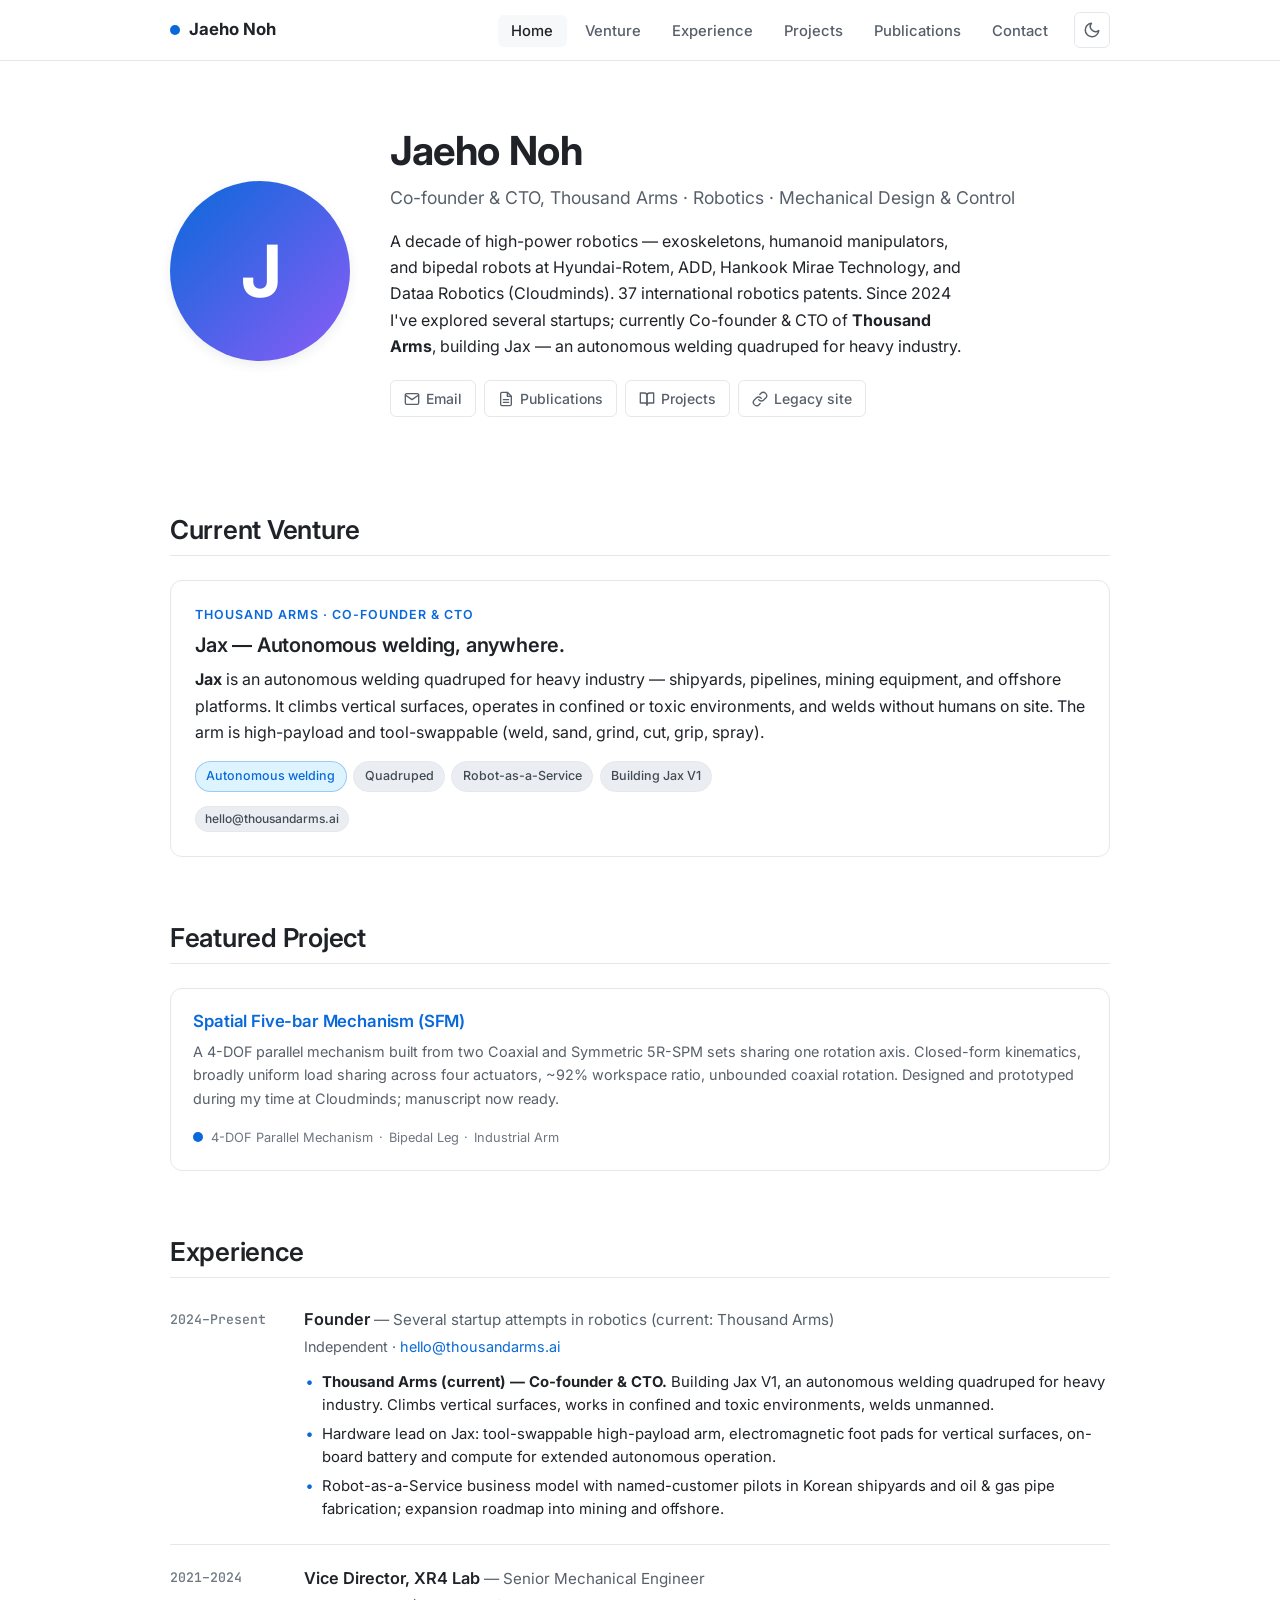
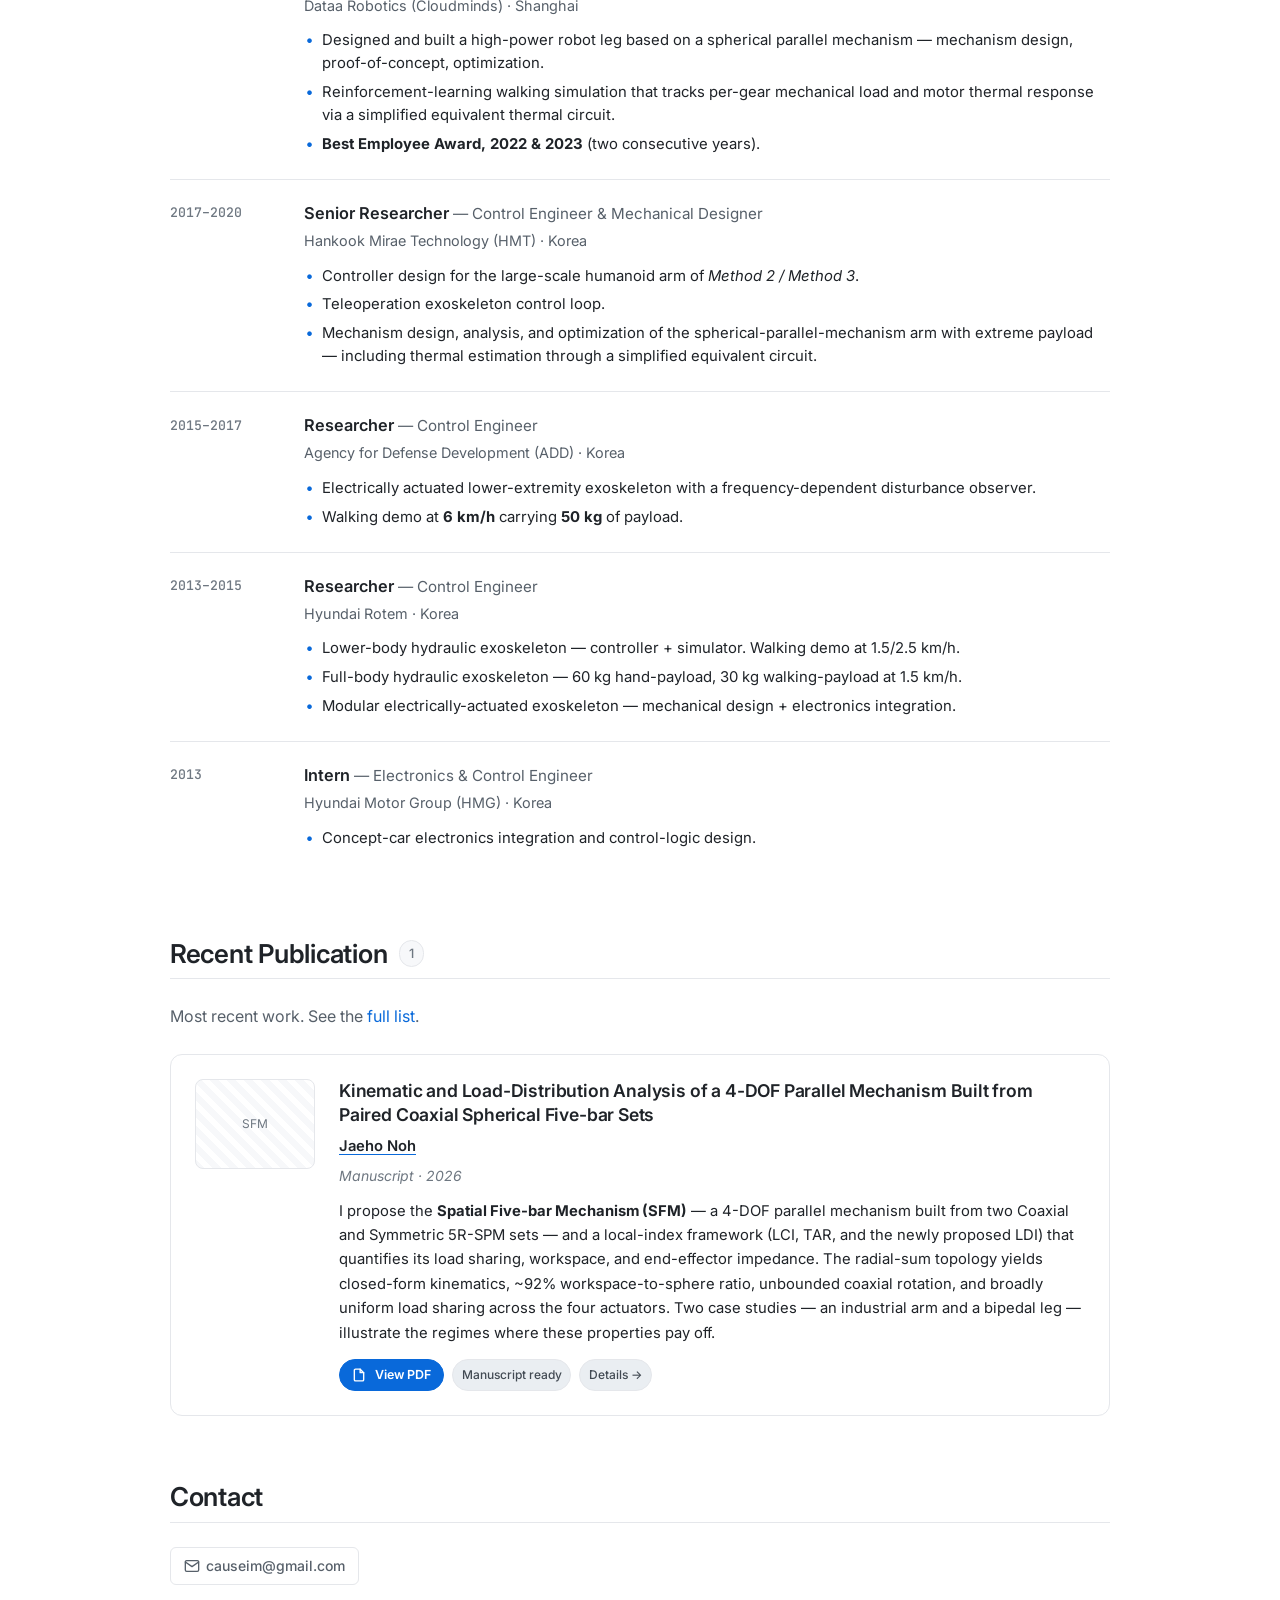
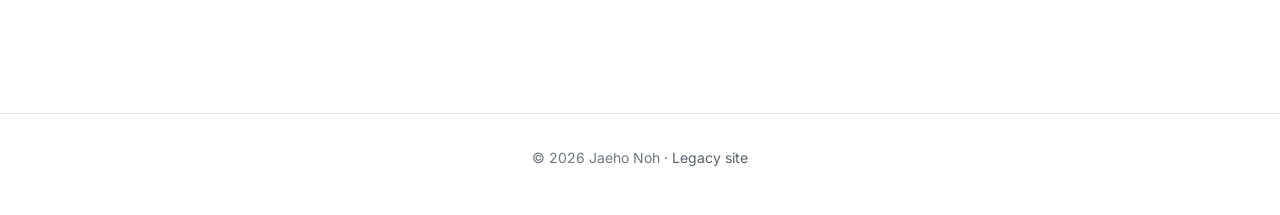
==== commit 7e6b71bd: "Repair index.html footer truncation after award bullet addition" ====
--- a/index.html
+++ b/index.html
@@ -262,4 +262,9 @@
   </main>
 
   <footer class="site-footer">
-    <p>&copy; <span id="year">2026</span> Jaeho Noh &middot; <a href="https://sites.google.com/view/causeim" target="_blank" rel="noopener">Legacy +    <p>&copy; <span id="year">2026</span> Jaeho Noh &middot; <a href="https://sites.google.com/view/causeim" target="_blank" rel="noopener">Legacy site</a></p>
+  </footer>
+
+  <script src="assets/js/main.js"></script>
+</body>
+</html>
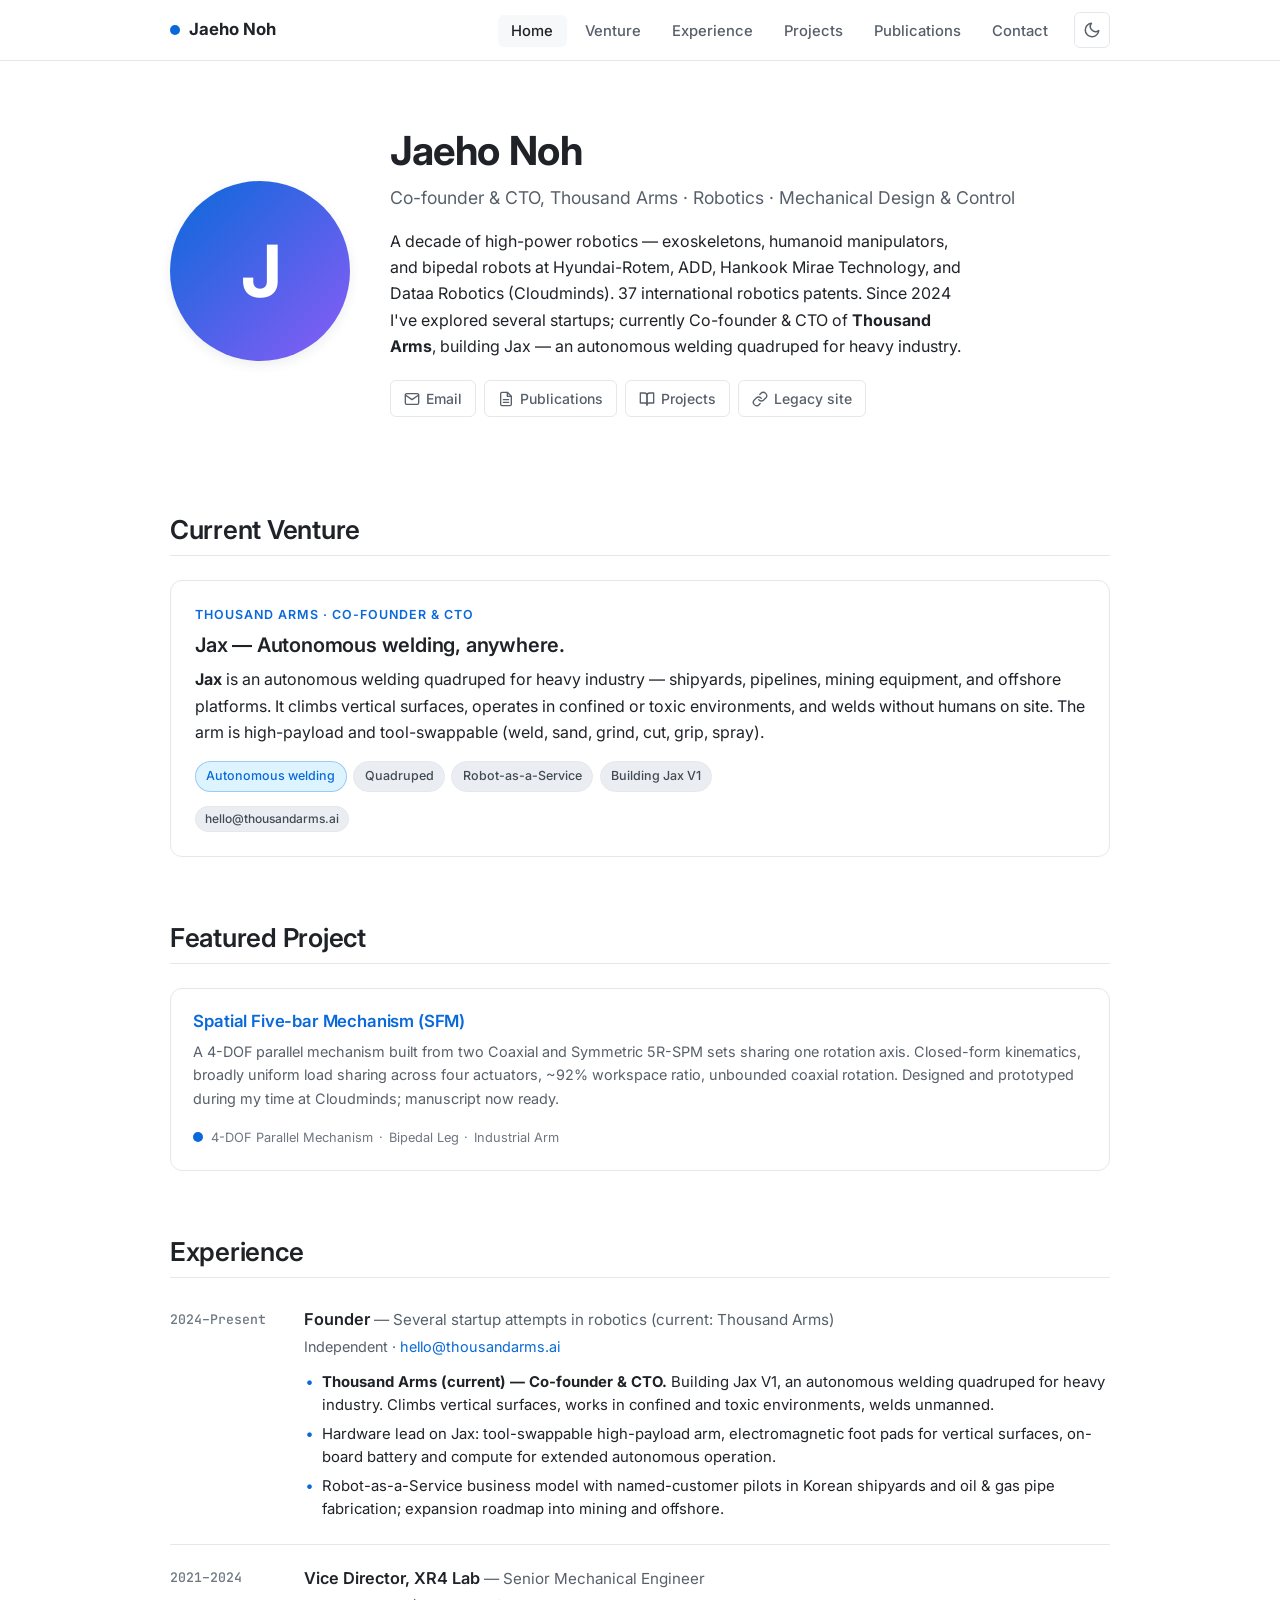
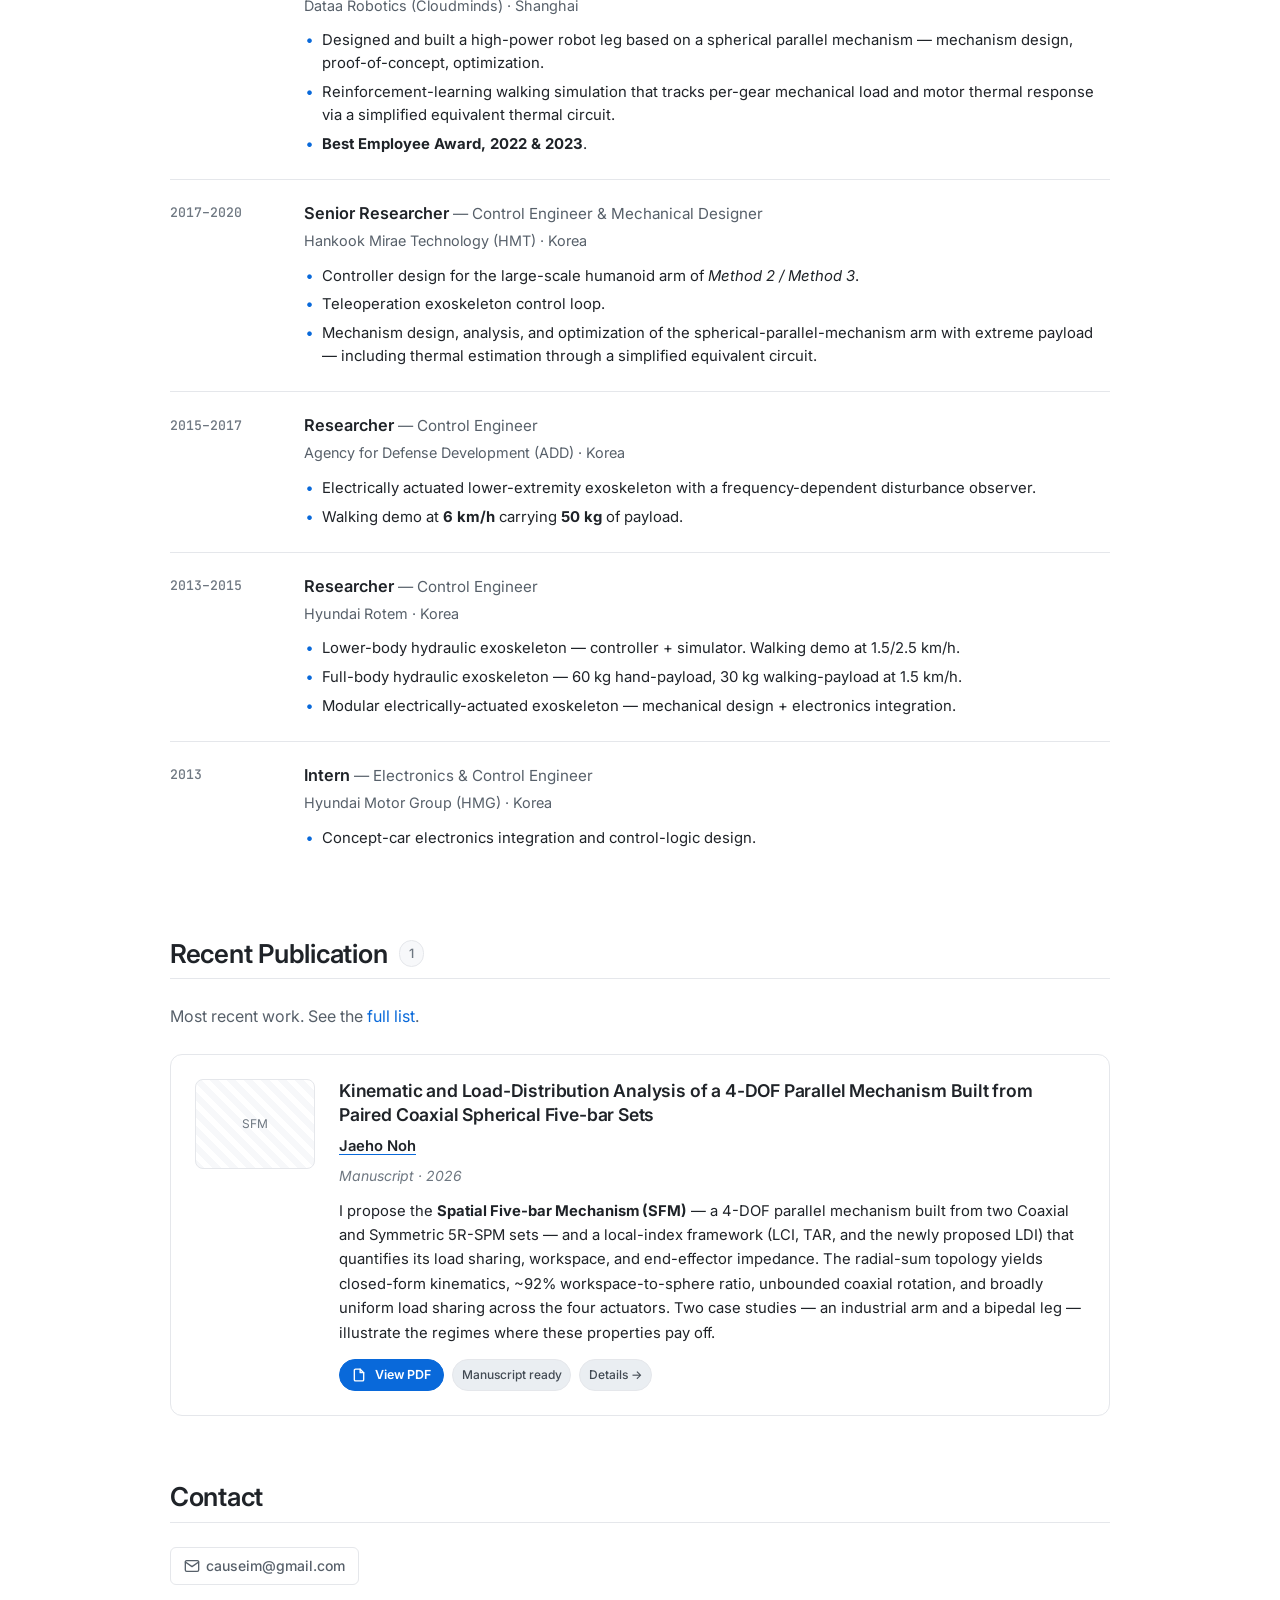
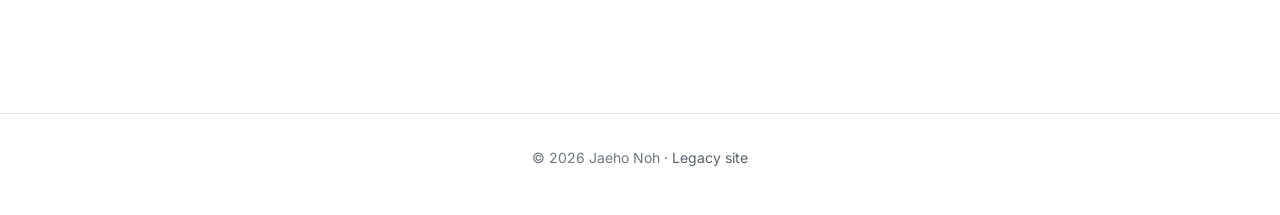
==== commit beb991fe: "Remove '(two consecutive years)' qualifier from award bullet" ====
--- a/index.html
+++ b/index.html
@@ -155,7 +155,7 @@
             <ul class="timeline-bullets">
               <li>Designed and built a high-power robot leg based on a spherical parallel mechanism — mechanism design, proof-of-concept, optimization.</li>
               <li>Reinforcement-learning walking simulation that tracks per-gear mechanical load and motor thermal response via a simplified equivalent thermal circuit.</li>
-              <li><strong>Best Employee Award, 2022 &amp; 2023</strong> (two consecutive years).</li>
+              <li><strong>Best Employee Award, 2022 &amp; 2023</strong>.</li>
             </ul>
           </div>
         </li>
@@ -268,3 +268,4 @@
   <script src="assets/js/main.js"></script>
 </body>
 </html>
+                        
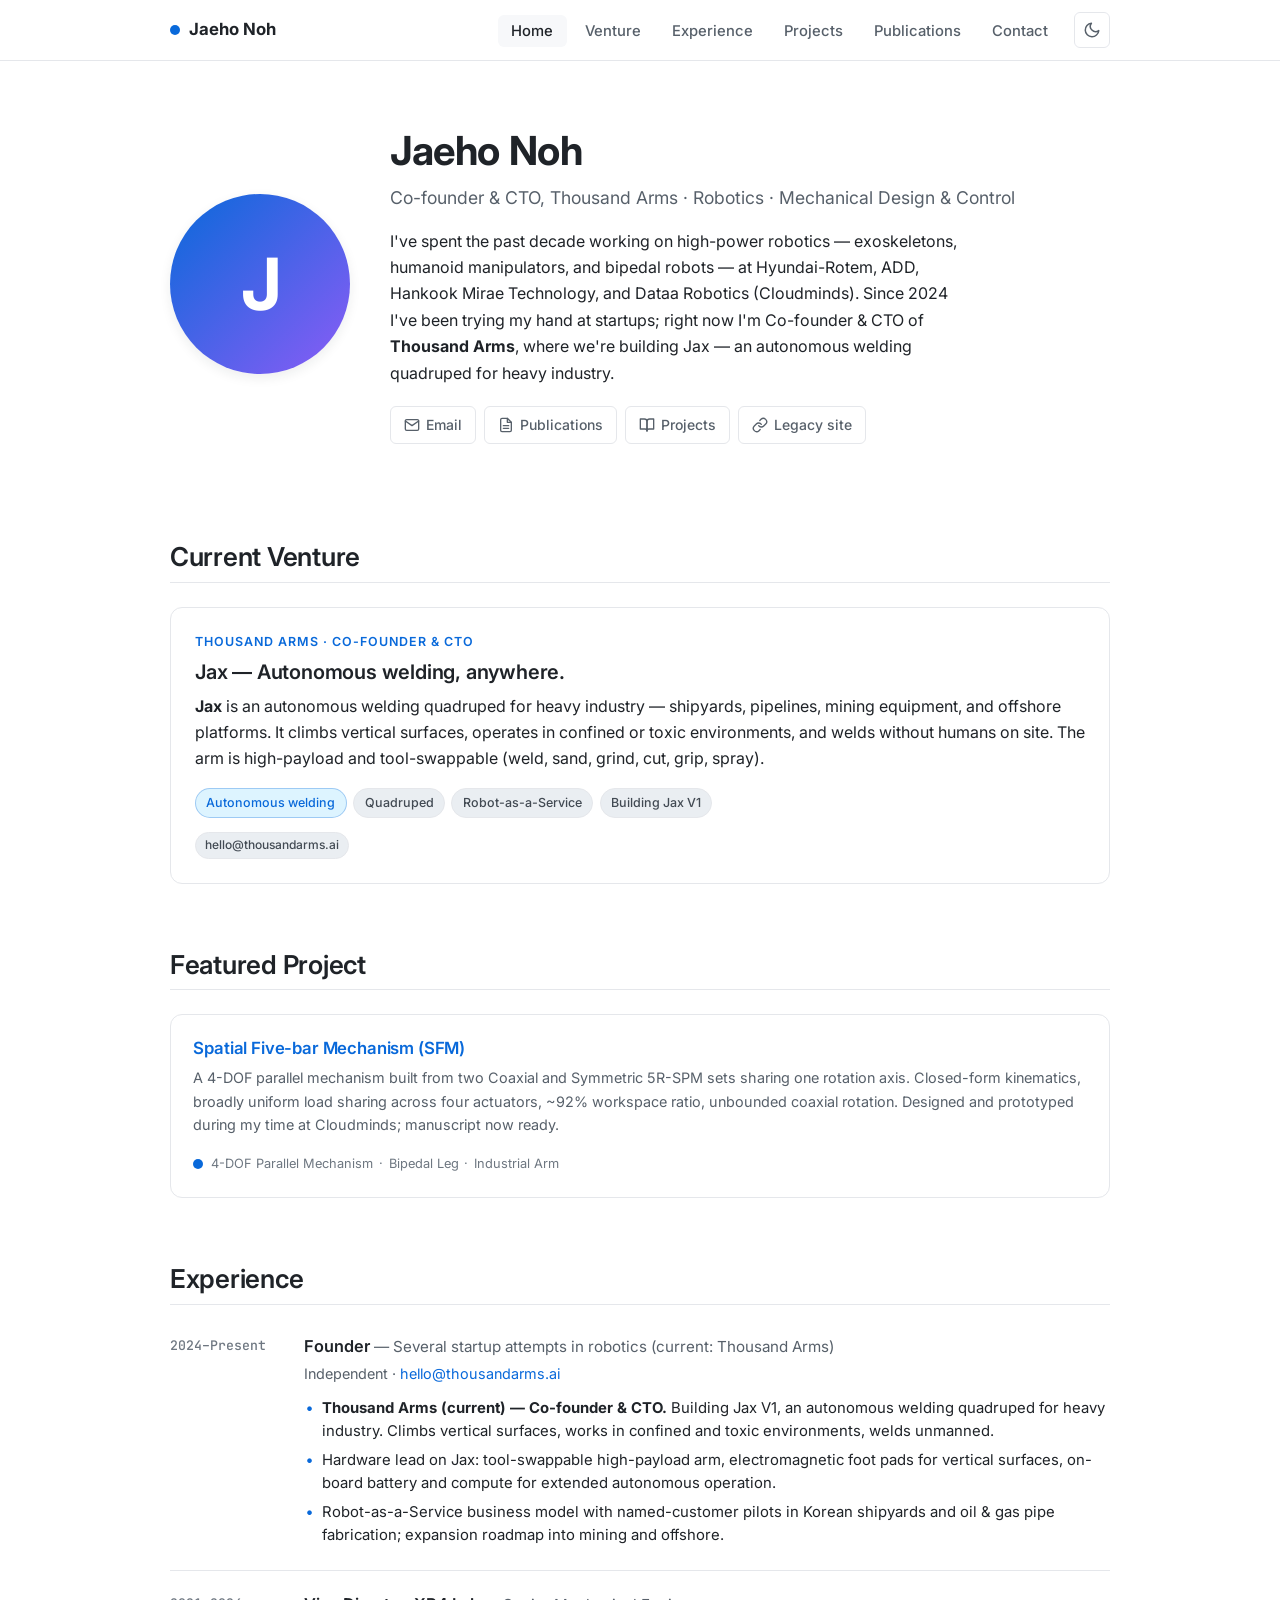
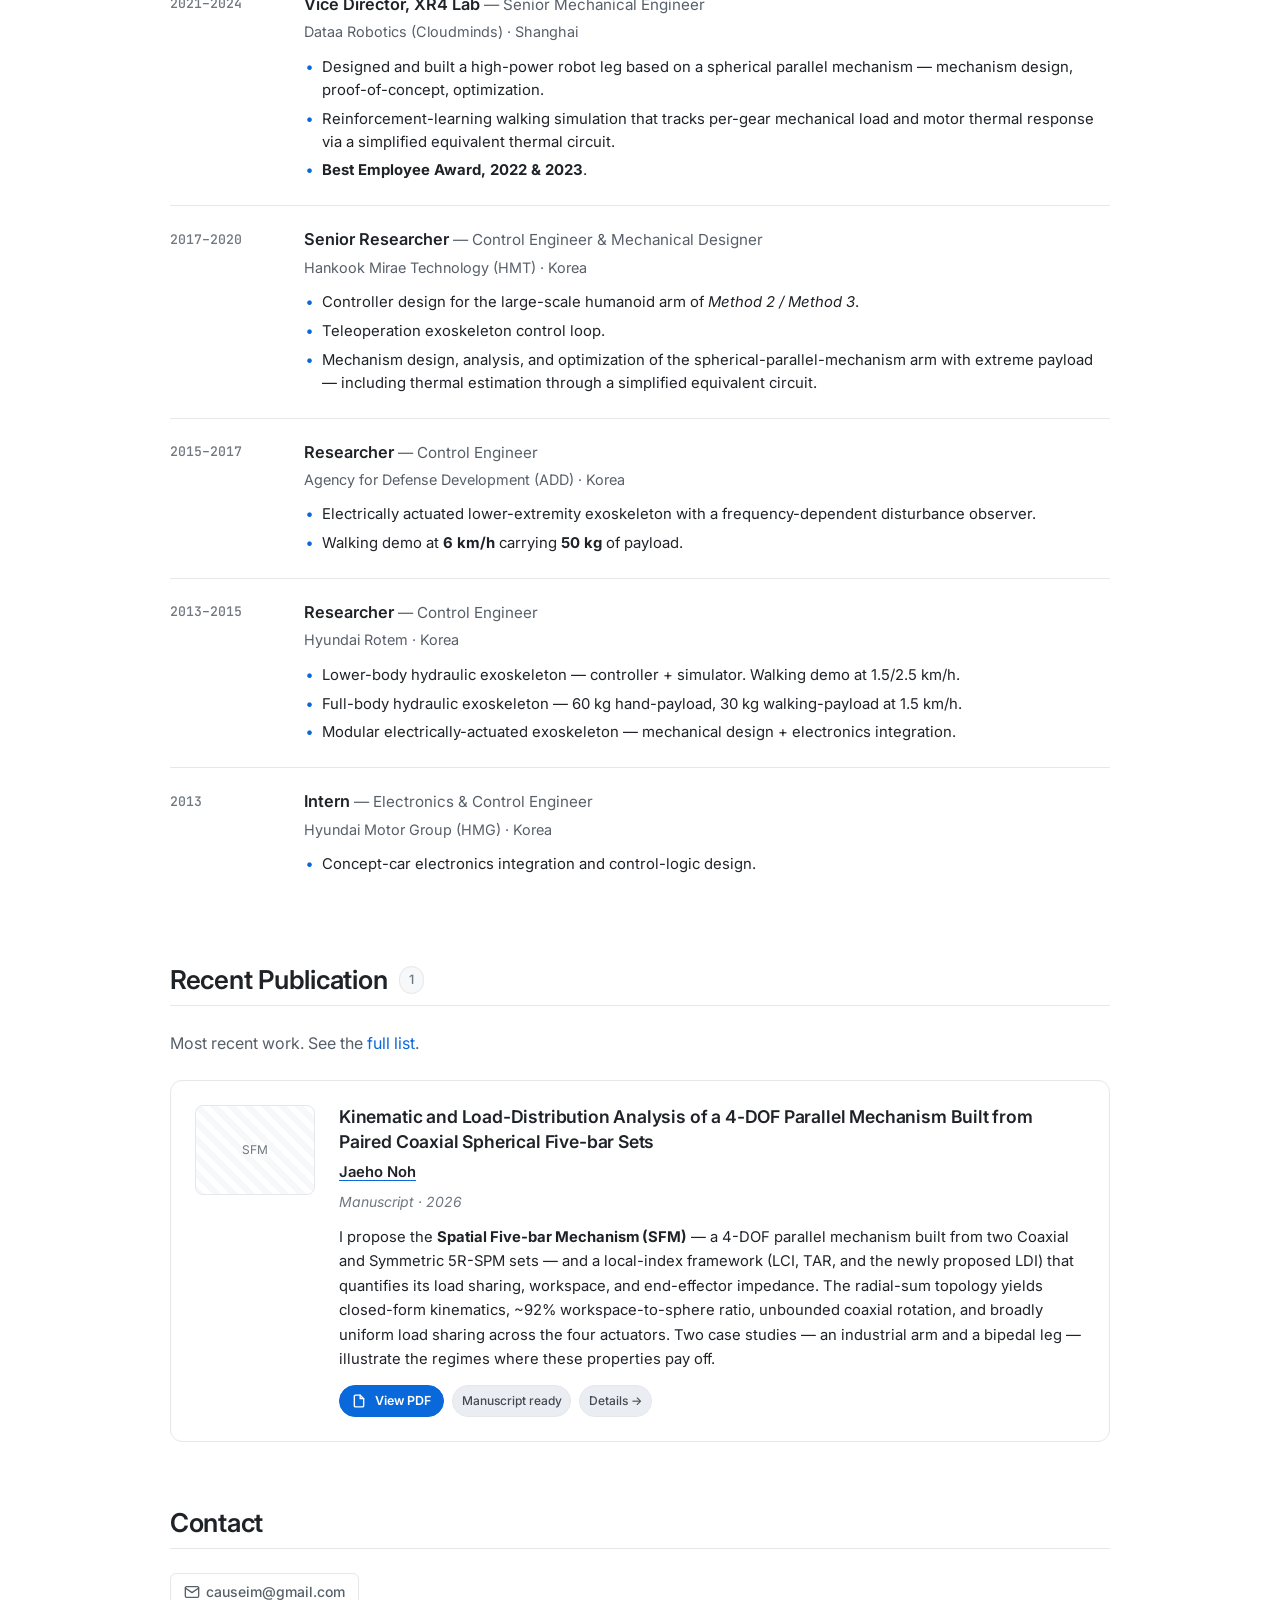
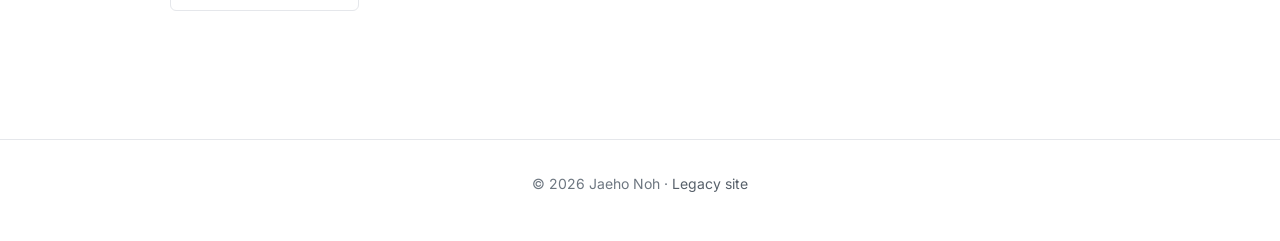
==== commit f61f98e4: "Soften hero bio — drop '37 patents' boast, humbler verb framing - 'A decade of high-power robotics' " ====
--- a/index.html
+++ b/index.html
@@ -48,11 +48,11 @@
         <h1>Jaeho Noh</h1>
         <p class="hero-role">Co-founder &amp; CTO, Thousand Arms &middot; Robotics &middot; <span class="text-muted">Mechanical Design &amp; Control</span></p>
         <p class="hero-bio">
-          A decade of high-power robotics — exoskeletons, humanoid manipulators, and bipedal robots
-          at Hyundai-Rotem, ADD, Hankook Mirae Technology, and Dataa Robotics (Cloudminds). 37
-          international robotics patents. Since 2024 I've explored several startups; currently
-          Co-founder &amp; CTO of <strong>Thousand Arms</strong>, building Jax — an autonomous
-          welding quadruped for heavy industry.
+          I've spent the past decade working on high-power robotics — exoskeletons, humanoid
+          manipulators, and bipedal robots — at Hyundai-Rotem, ADD, Hankook Mirae Technology, and
+          Dataa Robotics (Cloudminds). Since 2024 I've been trying my hand at startups; right now
+          I'm Co-founder &amp; CTO of <strong>Thousand Arms</strong>, where we're building Jax —
+          an autonomous welding quadruped for heavy industry.
         </p>
         <div class="hero-links">
           <a class="icon-link" href="mailto:causeim@gmail.com">
@@ -268,4 +268,4 @@
   <script src="assets/js/main.js"></script>
 </body>
 </html>
-                        +       
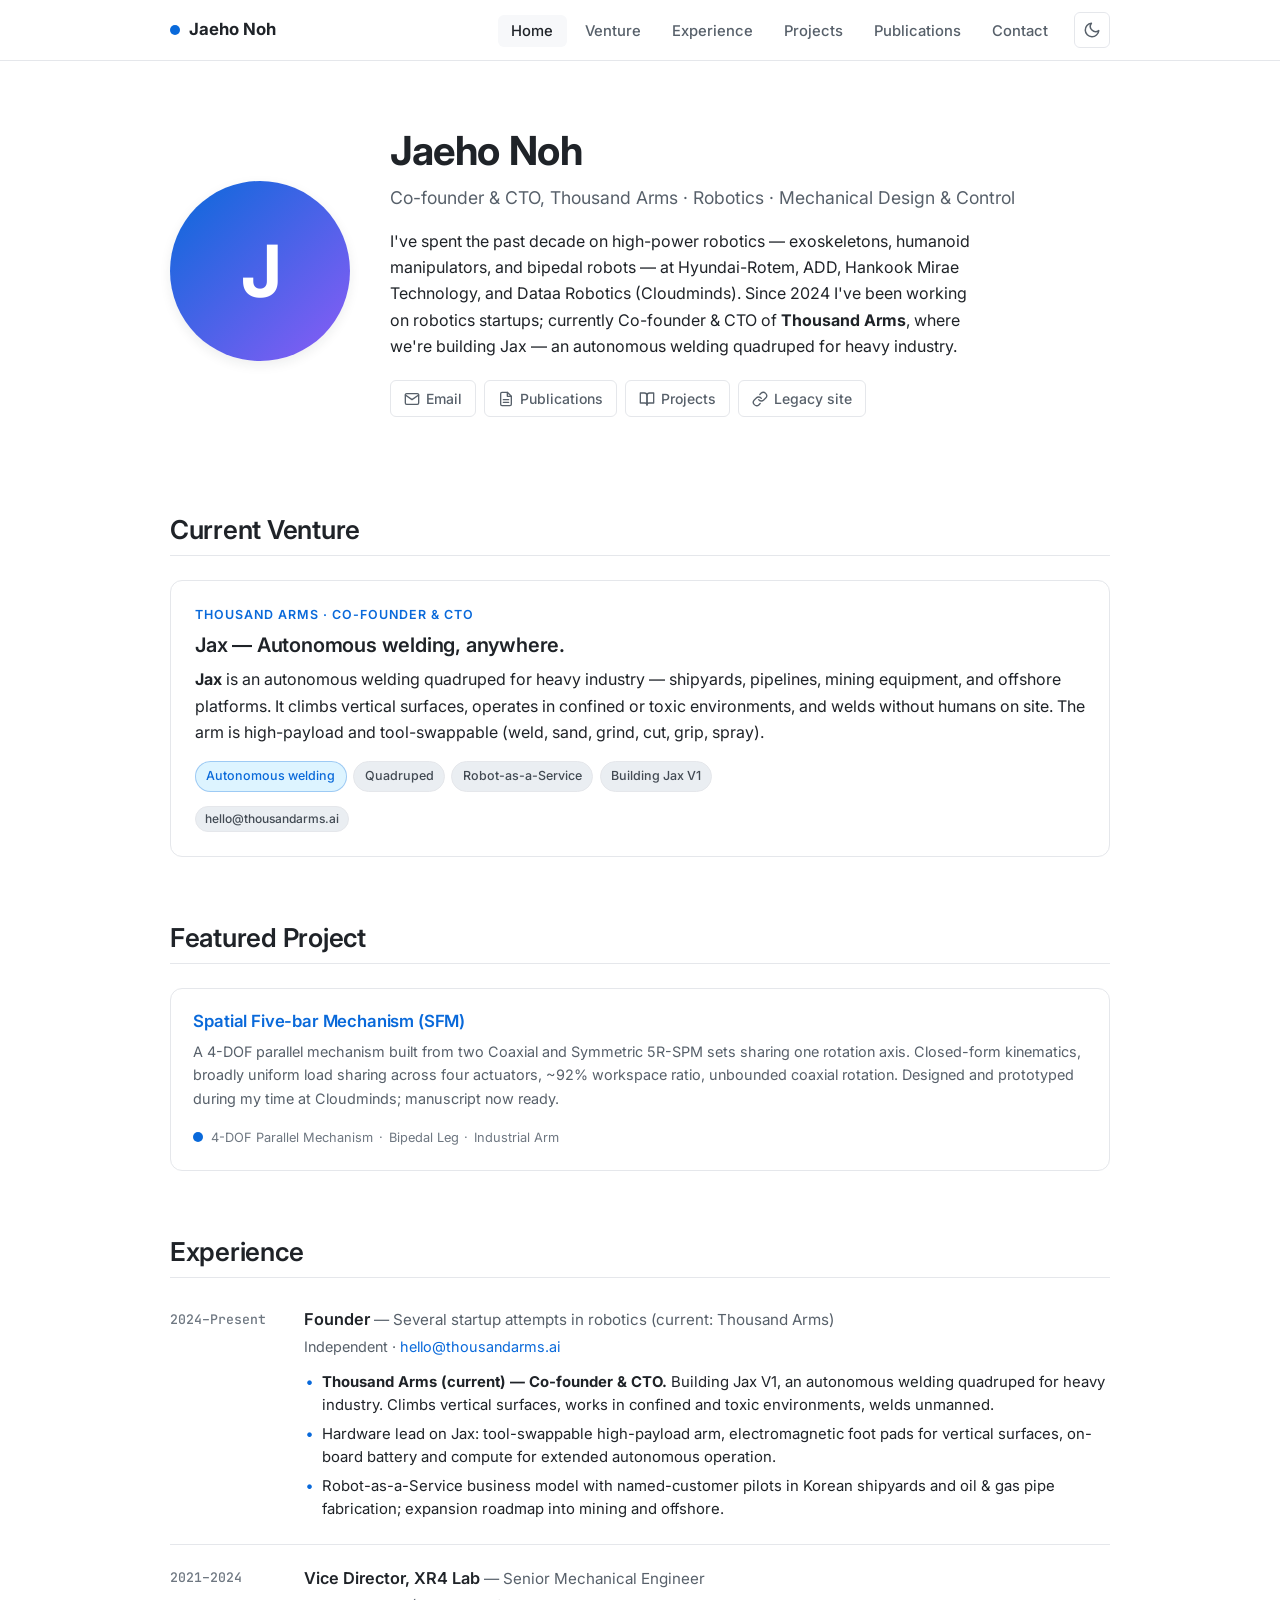
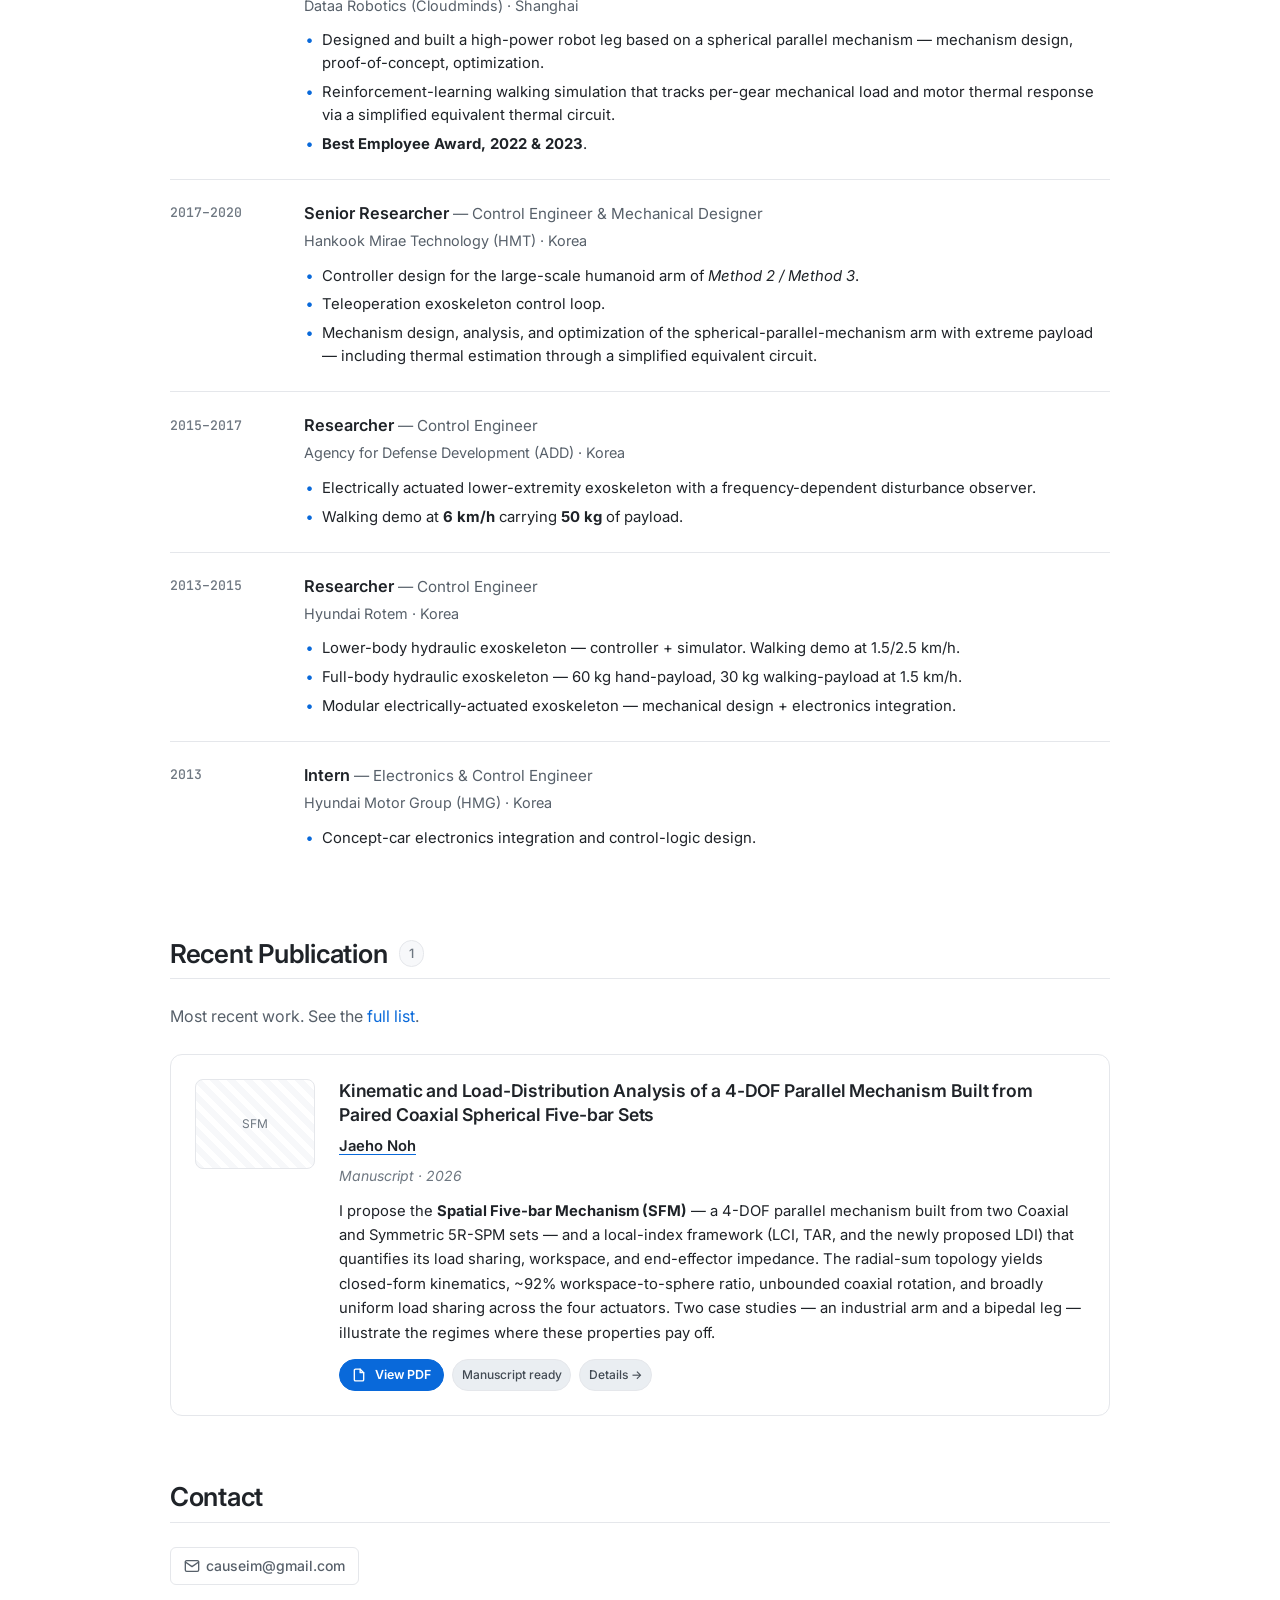
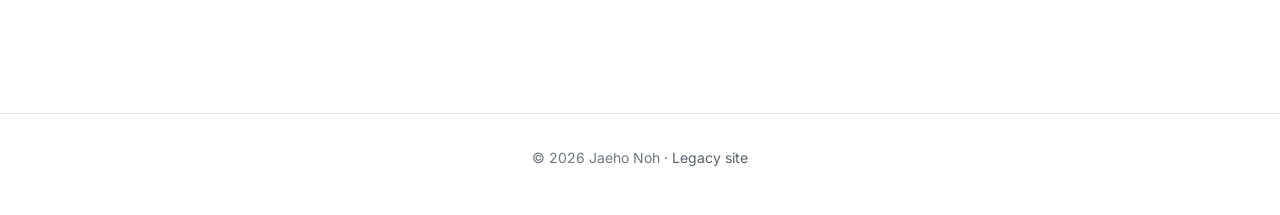
==== commit 2e346a13: "Hero bio: neutral tone (drop 'trying my hand', keep team credit)" ====
--- a/index.html
+++ b/index.html
@@ -48,11 +48,11 @@
         <h1>Jaeho Noh</h1>
         <p class="hero-role">Co-founder &amp; CTO, Thousand Arms &middot; Robotics &middot; <span class="text-muted">Mechanical Design &amp; Control</span></p>
         <p class="hero-bio">
-          I've spent the past decade working on high-power robotics — exoskeletons, humanoid
-          manipulators, and bipedal robots — at Hyundai-Rotem, ADD, Hankook Mirae Technology, and
-          Dataa Robotics (Cloudminds). Since 2024 I've been trying my hand at startups; right now
-          I'm Co-founder &amp; CTO of <strong>Thousand Arms</strong>, where we're building Jax —
-          an autonomous welding quadruped for heavy industry.
+          I've spent the past decade on high-power robotics — exoskeletons, humanoid manipulators,
+          and bipedal robots — at Hyundai-Rotem, ADD, Hankook Mirae Technology, and Dataa Robotics
+          (Cloudminds). Since 2024 I've been working on robotics startups; currently Co-founder
+          &amp; CTO of <strong>Thousand Arms</strong>, where we're building Jax — an autonomous
+          welding quadruped for heavy industry.
         </p>
         <div class="hero-links">
           <a class="icon-link" href="mailto:causeim@gmail.com">
@@ -268,4 +268,4 @@
   <script src="assets/js/main.js"></script>
 </body>
 </html>
-       +                 
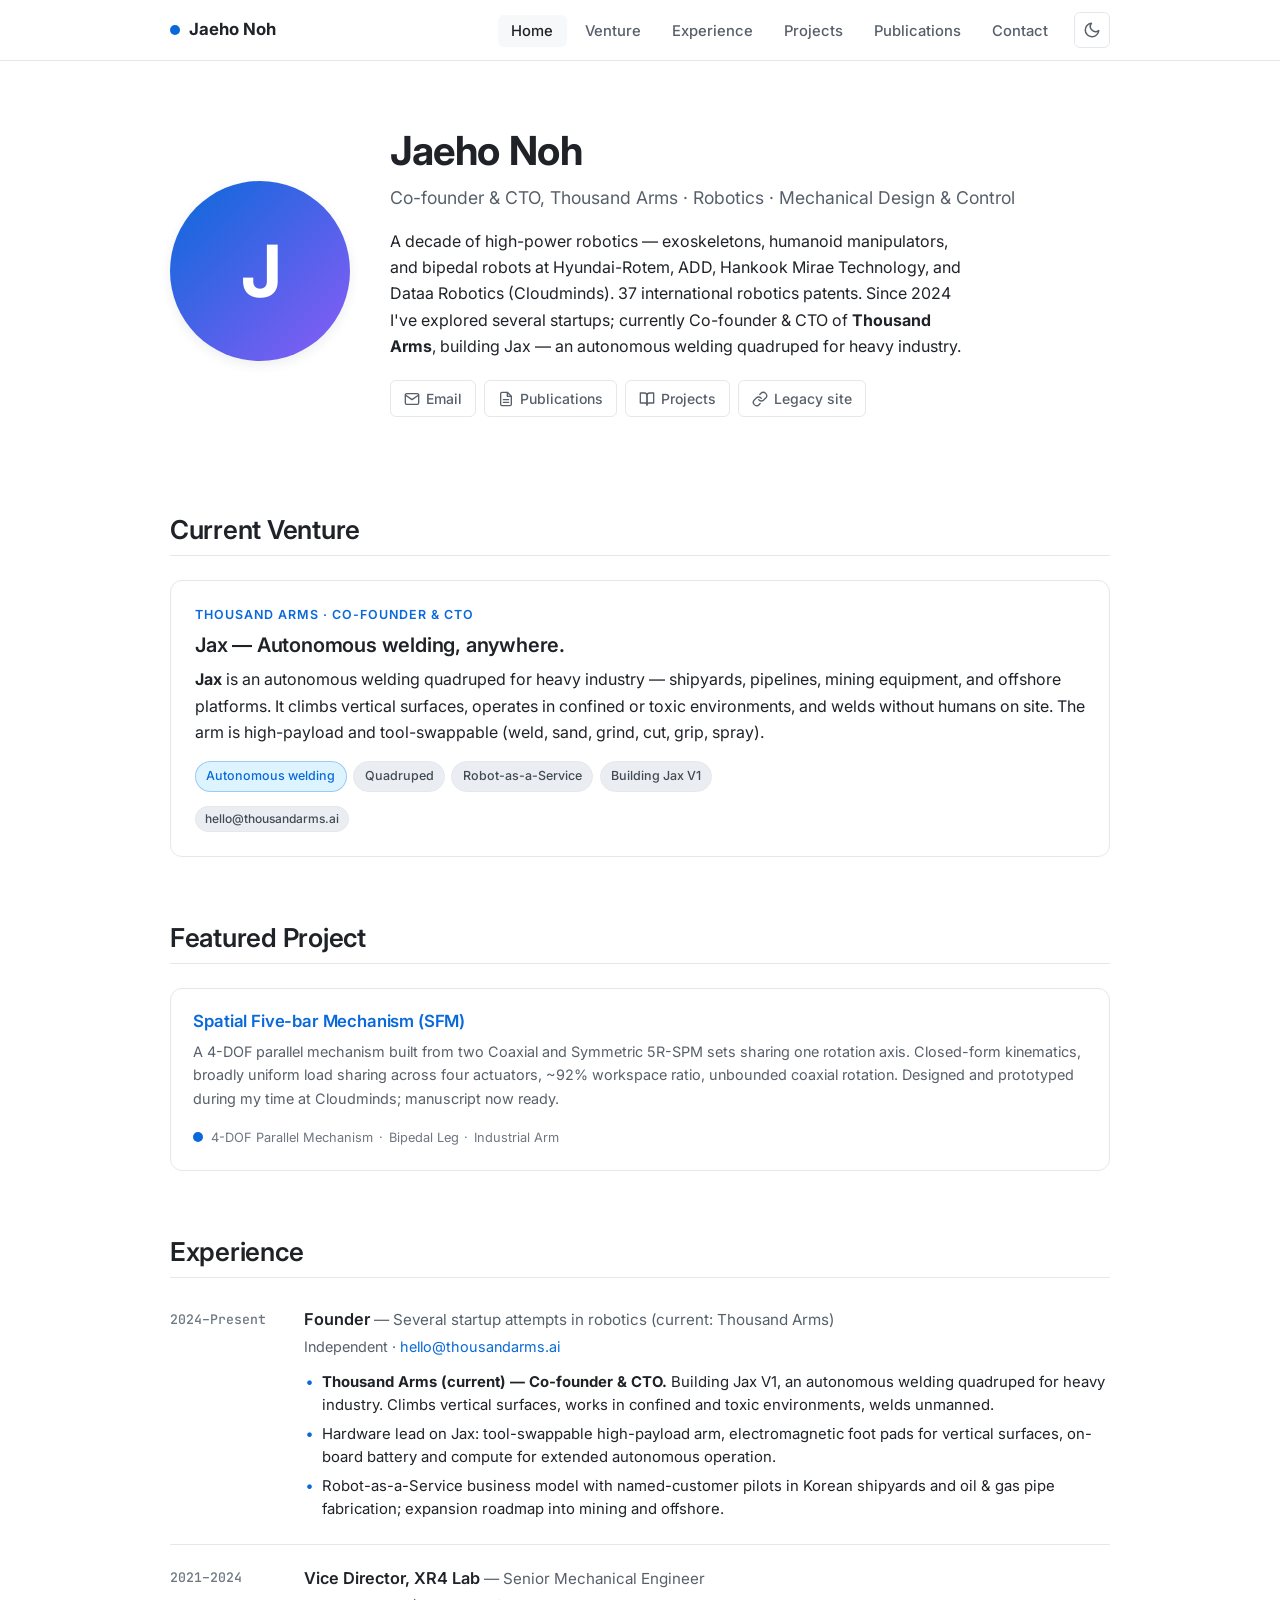
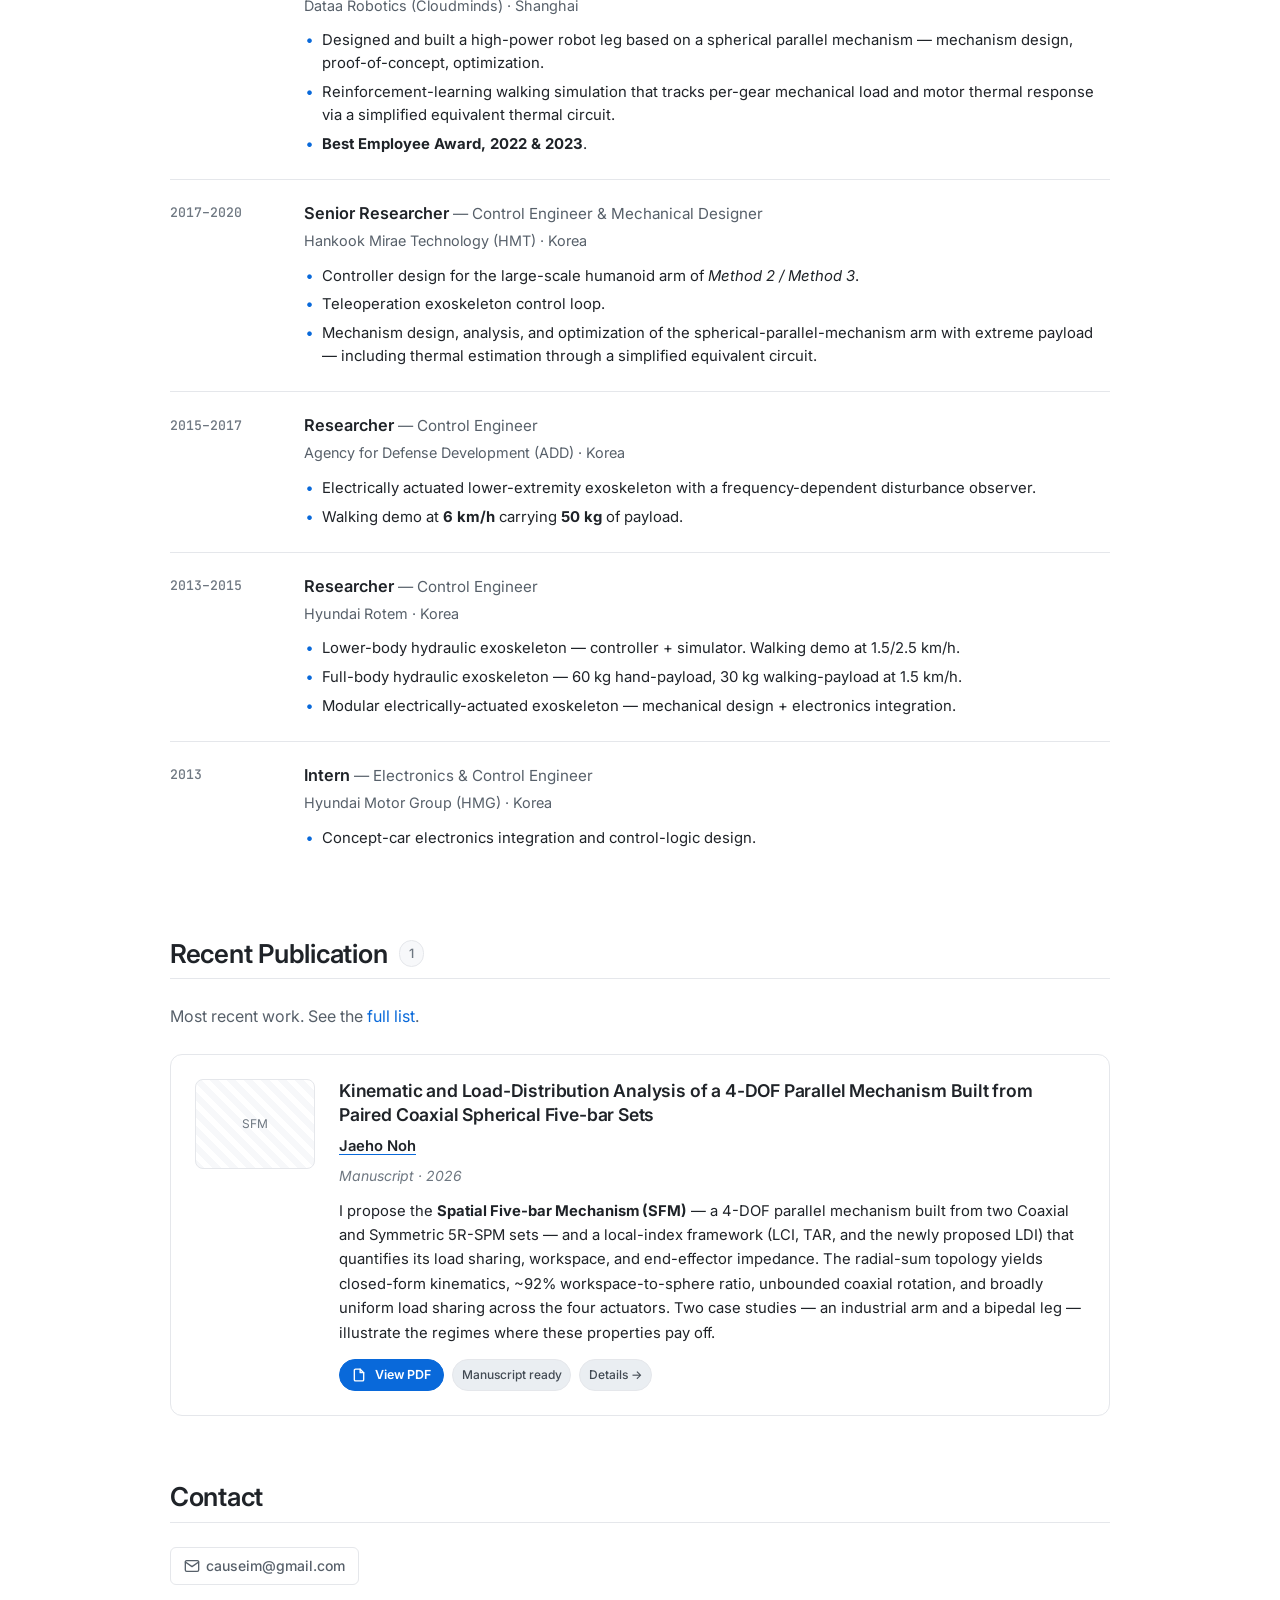
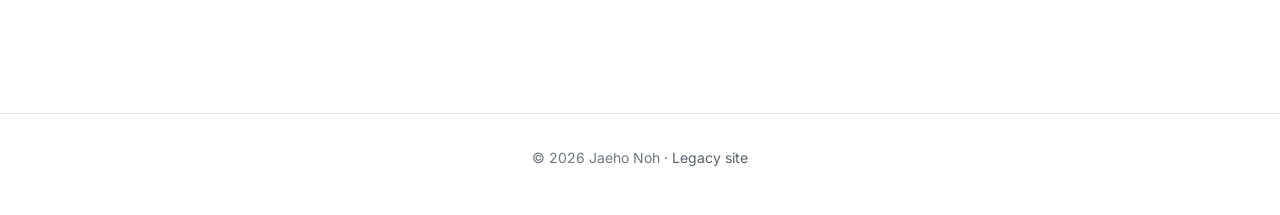
==== commit 8d892df0: "Revert hero bio to original version (per user preference)" ====
--- a/index.html
+++ b/index.html
@@ -48,10 +48,10 @@
         <h1>Jaeho Noh</h1>
         <p class="hero-role">Co-founder &amp; CTO, Thousand Arms &middot; Robotics &middot; <span class="text-muted">Mechanical Design &amp; Control</span></p>
         <p class="hero-bio">
-          I've spent the past decade on high-power robotics — exoskeletons, humanoid manipulators,
-          and bipedal robots — at Hyundai-Rotem, ADD, Hankook Mirae Technology, and Dataa Robotics
-          (Cloudminds). Since 2024 I've been working on robotics startups; currently Co-founder
-          &amp; CTO of <strong>Thousand Arms</strong>, where we're building Jax — an autonomous
+          A decade of high-power robotics — exoskeletons, humanoid manipulators, and bipedal robots
+          at Hyundai-Rotem, ADD, Hankook Mirae Technology, and Dataa Robotics (Cloudminds). 37
+          international robotics patents. Since 2024 I've explored several startups; currently
+          Co-founder &amp; CTO of <strong>Thousand Arms</strong>, building Jax — an autonomous
           welding quadruped for heavy industry.
         </p>
         <div class="hero-links">
@@ -268,4 +268,4 @@
   <script src="assets/js/main.js"></script>
 </body>
 </html>
-                 +                        
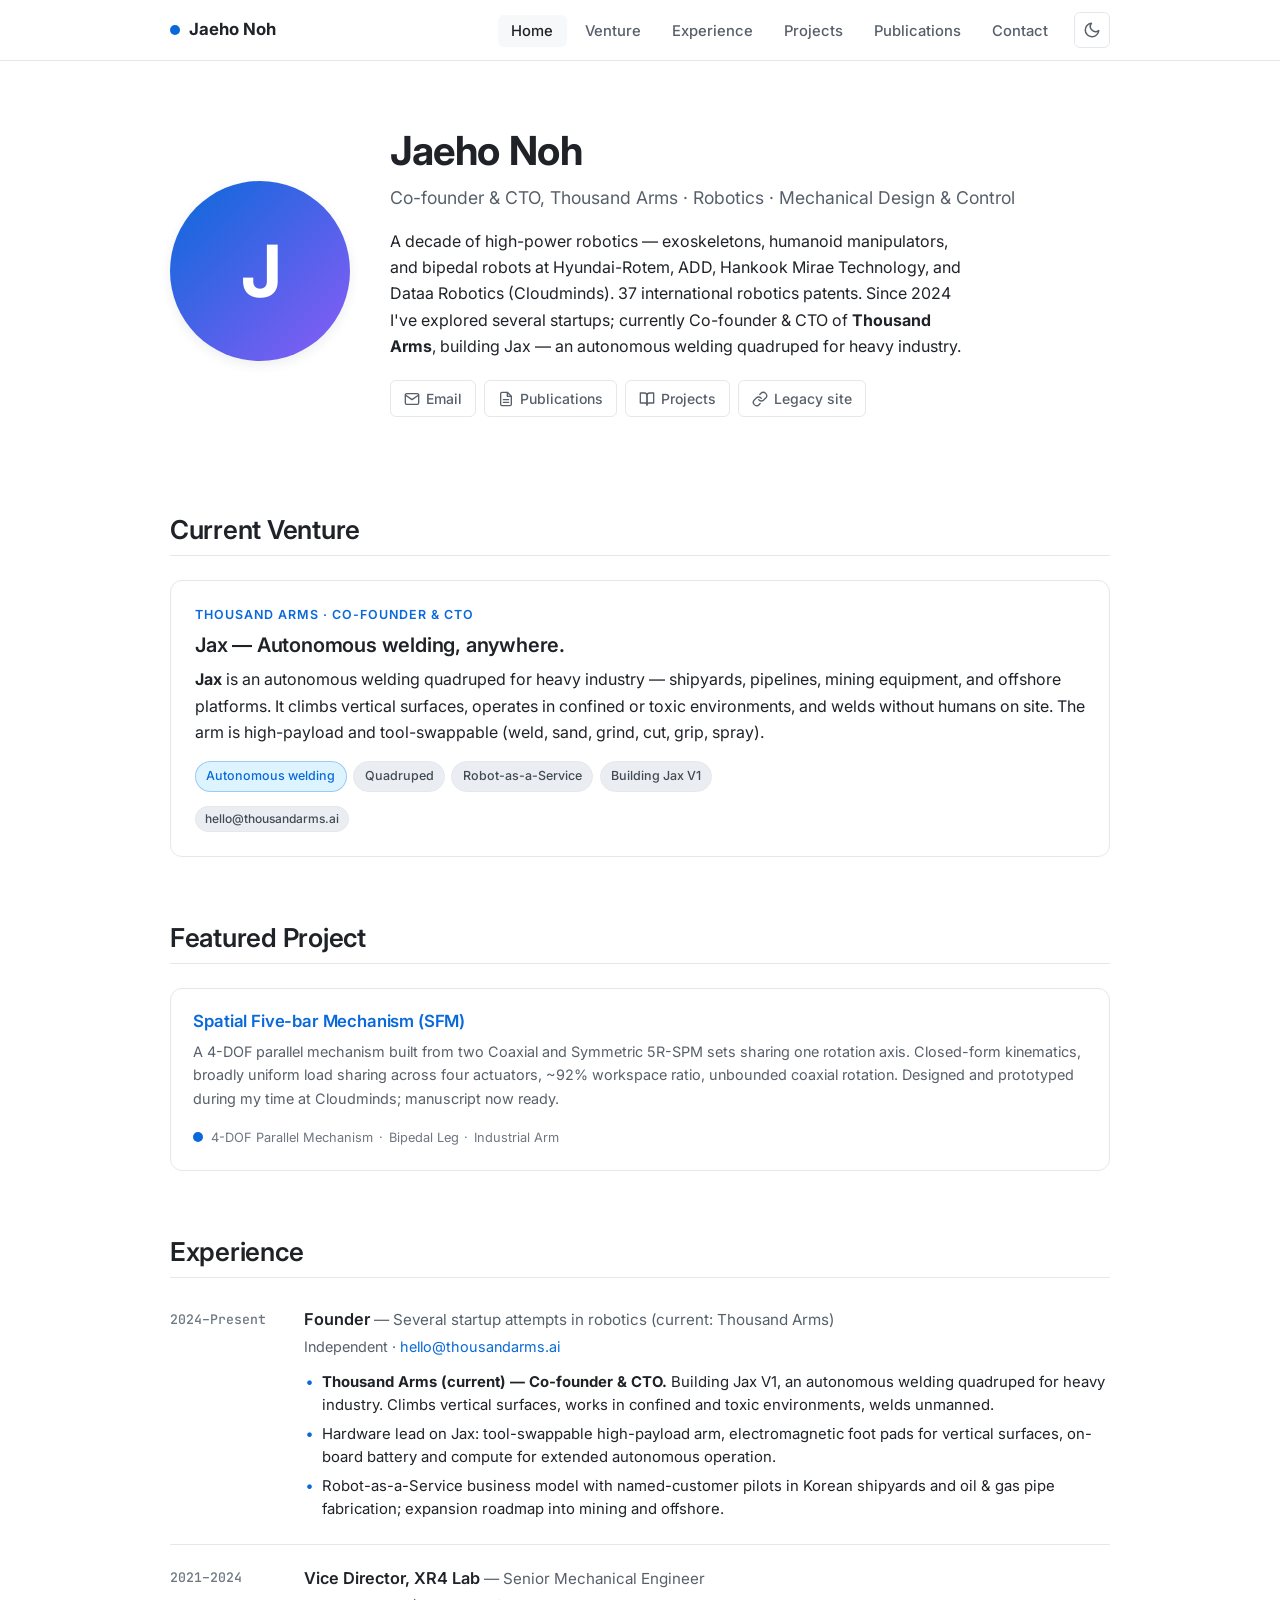
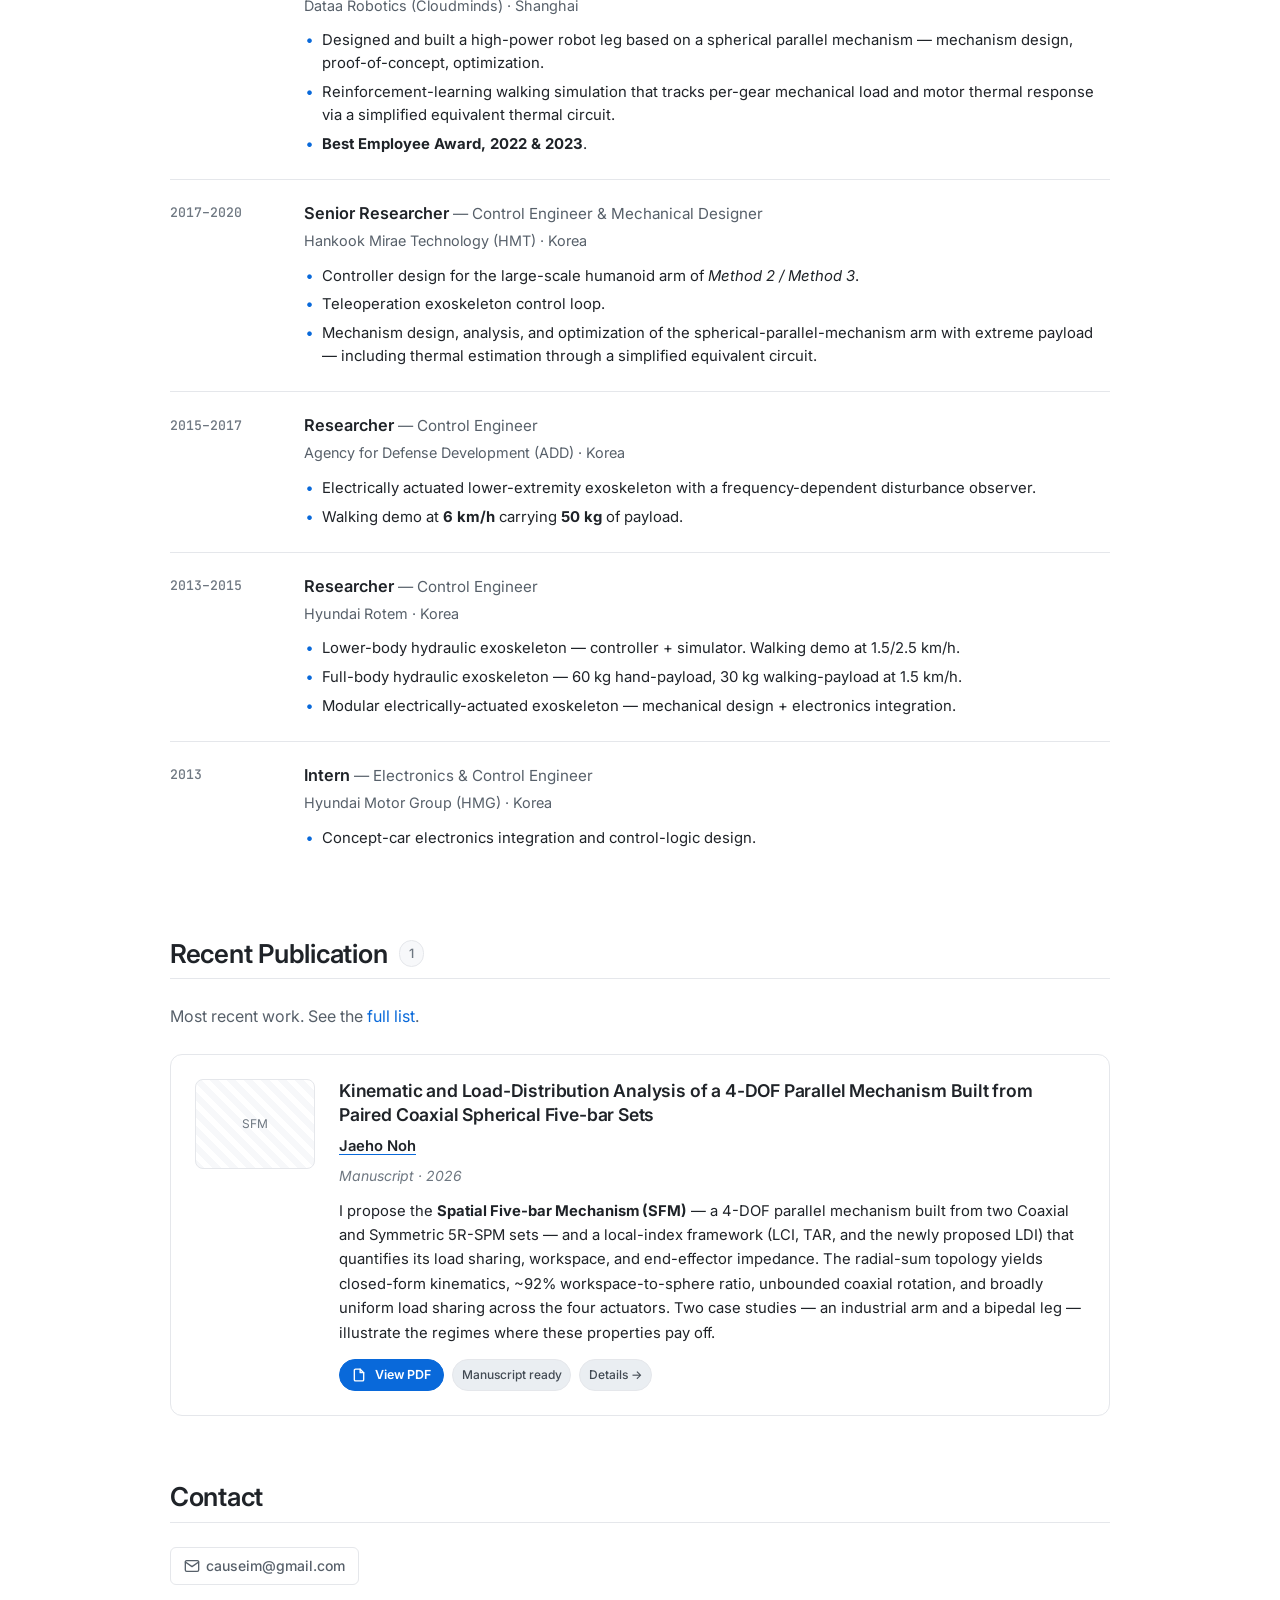
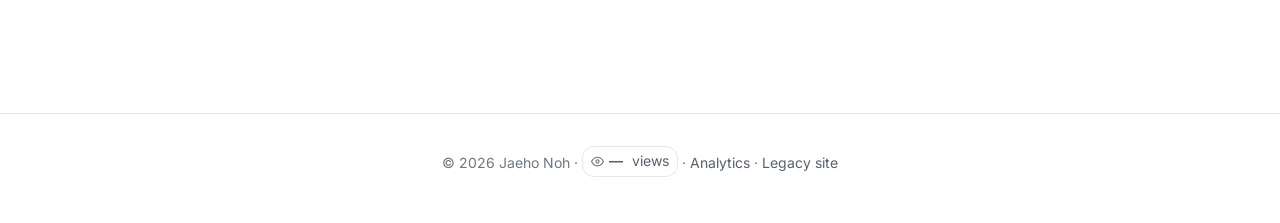
==== commit 25b3ac53: "Add view counter widget + Analytics link to all page footers - Each footer now shows: '© Jaeho Noh ·" ====
--- a/index.html
+++ b/index.html
@@ -262,10 +262,17 @@
   </main>
 
   <footer class="site-footer">
-    <p>&copy; <span id="year">2026</span> Jaeho Noh &middot; <a href="https://sites.google.com/view/causeim" target="_blank" rel="noopener">Legacy site</a></p>
+    <p>
+      &copy; <span id="year">2026</span> Jaeho Noh &middot;
+      <span class="site-counter" title="Visitors tracked by GoatCounter">
+        <svg class="counter-icon" viewBox="0 0 24 24" fill="none" stroke="currentColor" stroke-width="2" stroke-linecap="round" stroke-linejoin="round" aria-hidden="true"><path d="M1 12s4-8 11-8 11 8 11 8-4 8-11 8-11-8-11-8z"/><circle cx="12" cy="12" r="3"/></svg>
+        <span id="site-views">&mdash;</span>&nbsp;views
+      </span> &middot;
+      <a href="https://causeim.goatcounter.com" target="_blank" rel="noopener">Analytics</a> &middot;
+      <a href="https://sites.google.com/view/causeim" target="_blank" rel="noopener">Legacy site</a>
+    </p>
   </footer>
 
   <script src="assets/js/main.js"></script>
 </body>
 </html>
-                        
--- a/assets/css/style.css
+++ b/assets/css/style.css
@@ -1126,6 +1126,37 @@
   color: var(--text-muted);
 }
 
+.site-footer p {
+  line-height: 1.85;
+}
+
+.site-counter {
+  display: inline-flex;
+  align-items: center;
+  gap: 0.3rem;
+  padding: 0.1rem 0.5rem;
+  border: 1px solid var(--border);
+  border-radius: 12px;
+  font-variant-numeric: tabular-nums;
+  color: var(--text-muted);
+  transition: border-color 0.15s ease, color 0.15s ease;
+}
+
+.site-counter:hover {
+  border-color: var(--text-subtle);
+  color: var(--text);
+}
+
+.site-counter .counter-icon {
+  width: 13px;
+  height: 13px;
+  opacity: 0.85;
+}
+
+.site-counter #site-views {
+  font-weight: 600;
+}
+
 /* ---------- Responsive ---------- */
 @media (max-width: 720px) {
   h1 { font-size: 1.875rem; }
@@ -1172,4 +1203,25 @@
   }
 
   .nav-links.open { display: flex; }
-  .nav-links a { d+  .nav-links a { display: block; padding: 0.6rem 0.9rem; }
+
+  .nav-toggle { display: inline-flex; align-items: center; justify-content: center; }
+
+  .project-header h1 { font-size: 1.875rem; }
+}
+
+/* ---------- Utilities ---------- */
+.sr-only {
+  position: absolute;
+  width: 1px;
+  height: 1px;
+  padding: 0;
+  margin: -1px;
+  overflow: hidden;
+  clip: rect(0,0,0,0);
+  white-space: nowrap;
+  border: 0;
+}
+
+.text-muted { color: var(--text-muted); }
+.small { font-size: 0.875rem; }
